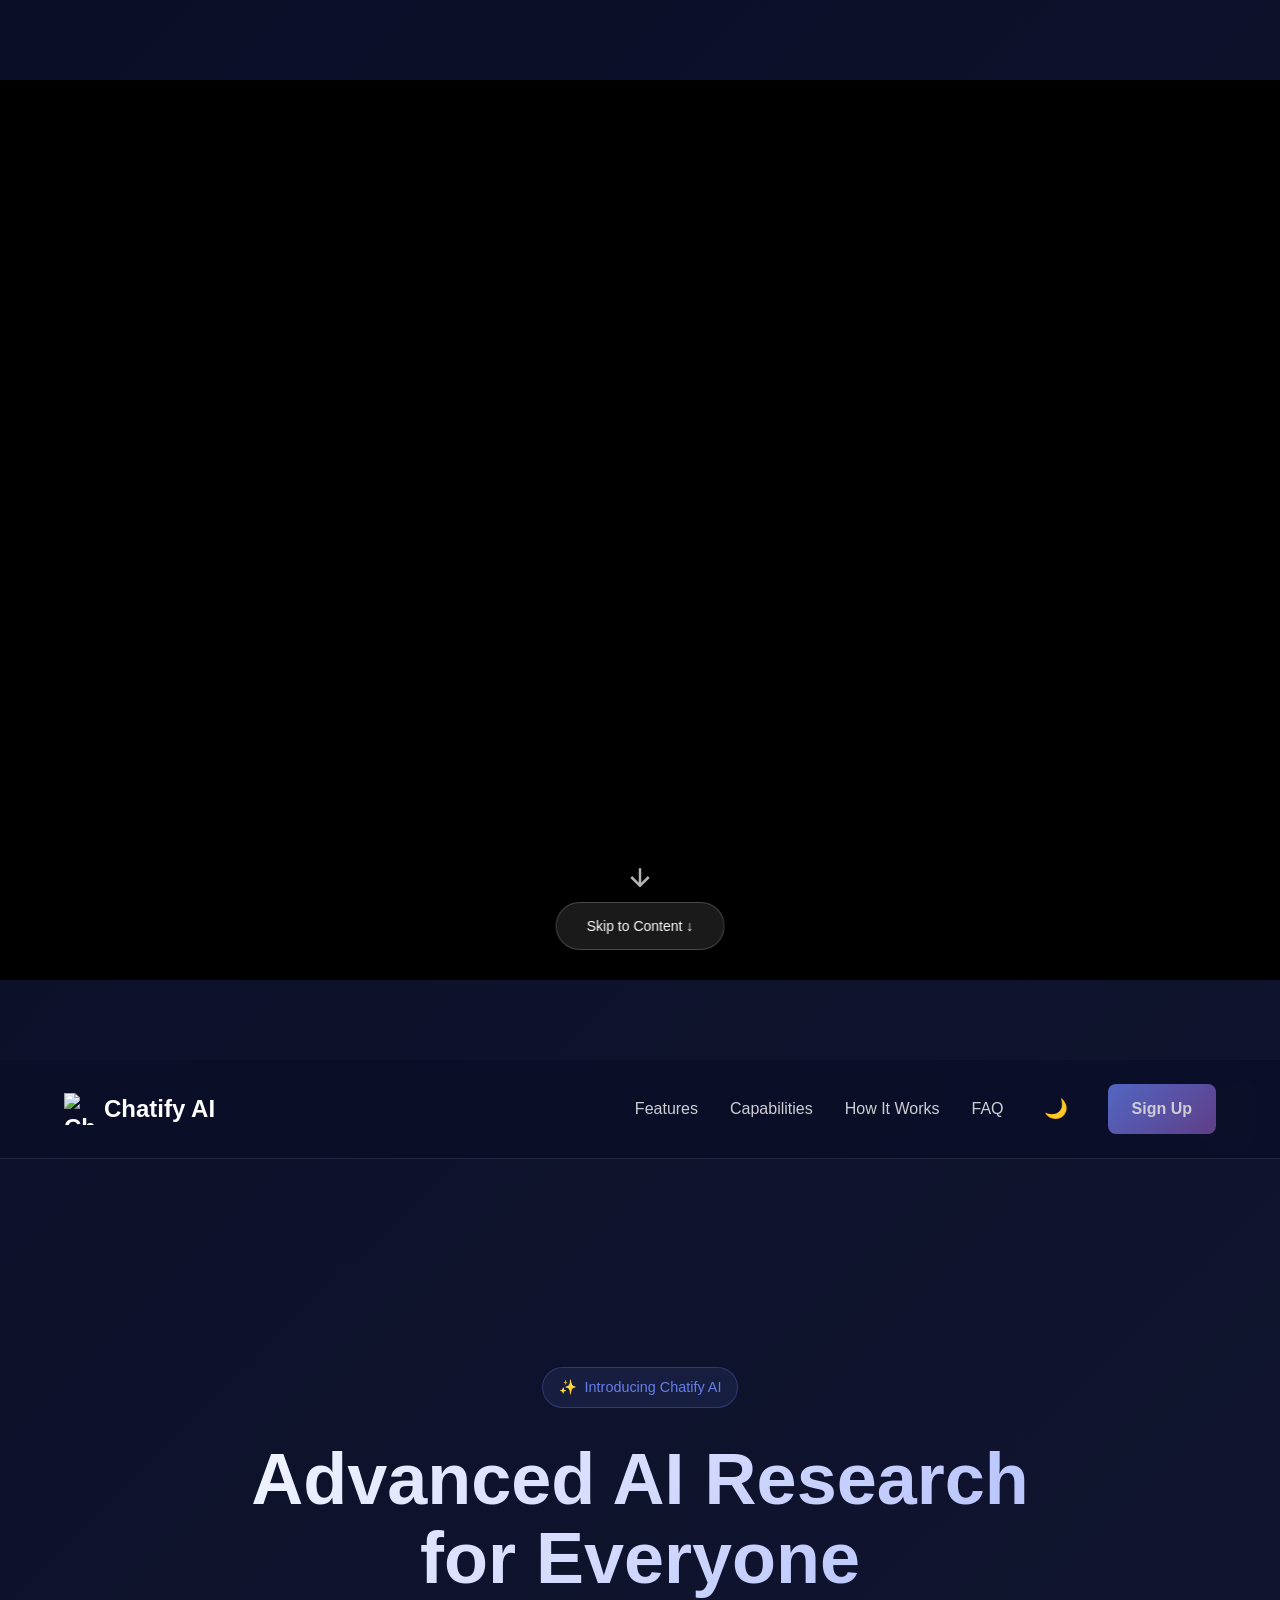
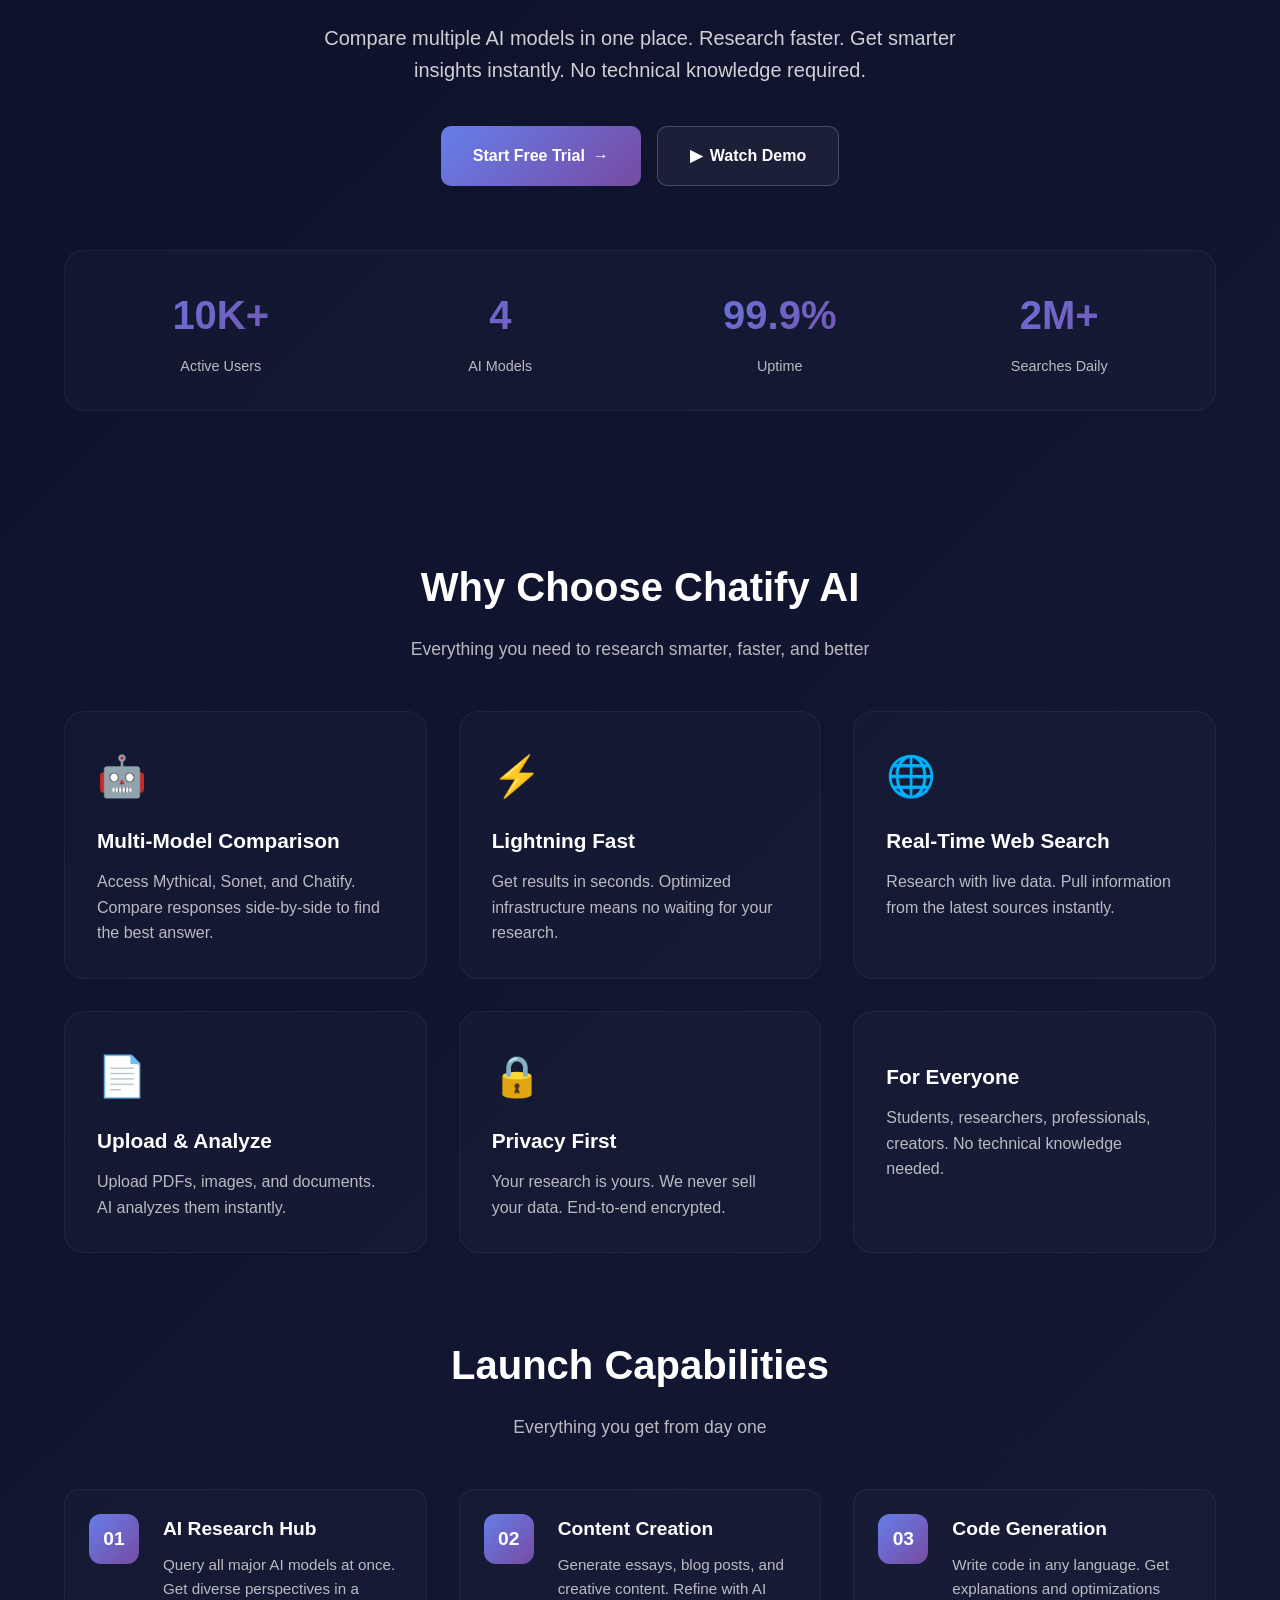
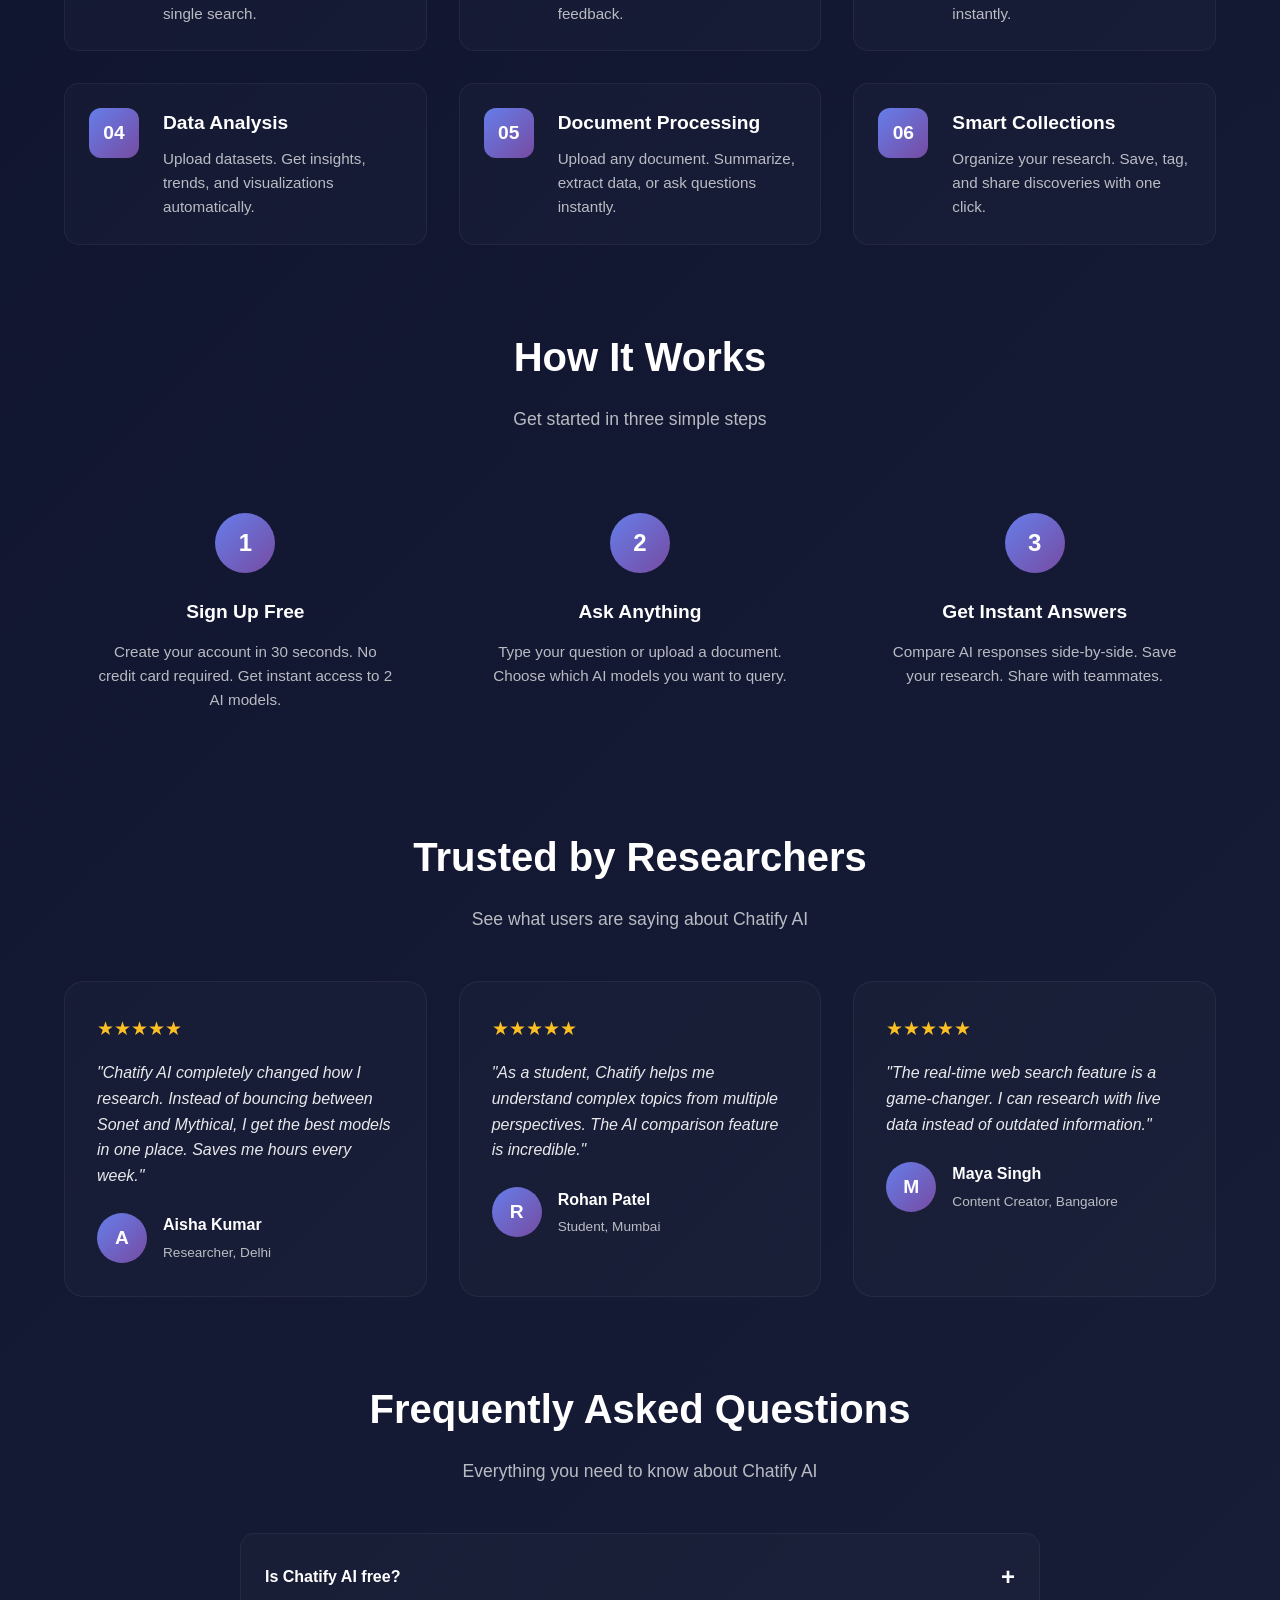
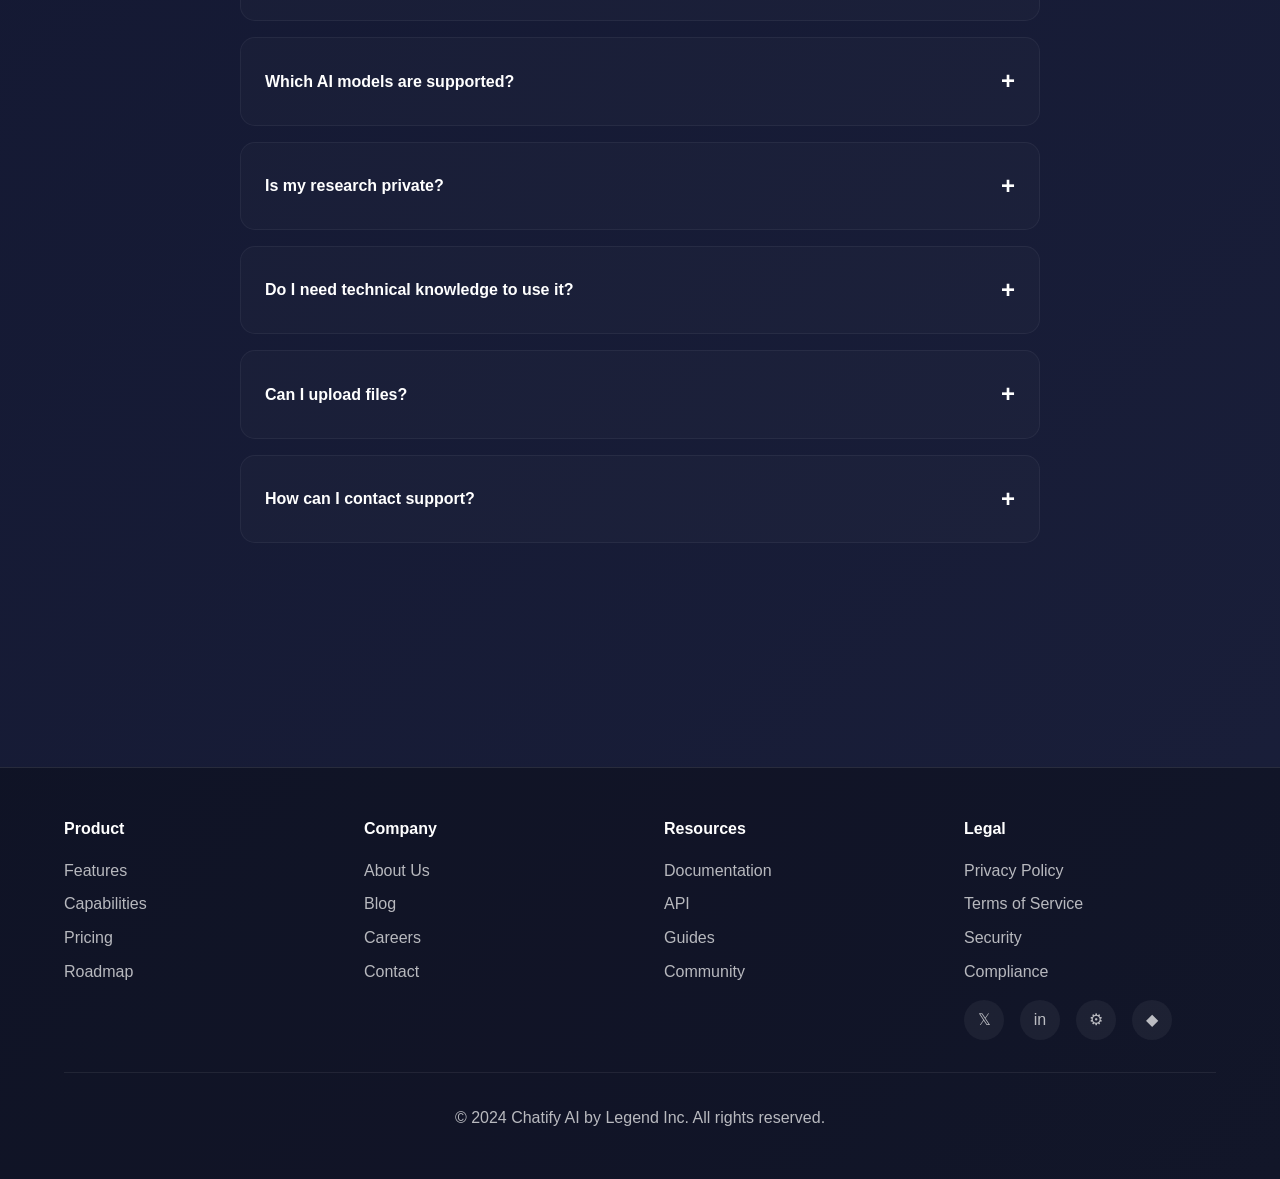
==== FRONTEND/index.html @ 389a3237 "START" ====
<!DOCTYPE html>
<html lang="en">
<head>
    <meta charset="UTF-8">
    <meta name="viewport" content="width=device-width, initial-scale=1.0">
    <title>Chatify AI - Advanced AI Research for Everyone</title>
    <style>
        * {
            margin: 0;
            padding: 0;
            box-sizing: border-box;
        }

        body {
            font-family: -apple-system, BlinkMacSystemFont, 'Segoe UI', Roboto, Oxygen, Ubuntu, Cantarell, sans-serif;
            background: linear-gradient(135deg, #0a0e27 0%, #1a1f3a 100%);
            color: #ffffff;
            line-height: 1.6;
            overflow-x: hidden;
        }

        /* Video Container Styles */
        .video-intro {
            width: 100%;
            height: 100vh;
            display: flex;
            align-items: center;
            justify-content: center;
            position: relative;
            background: #000;
            overflow: hidden;
        }

        .video-intro video {
            width: 100%;
            height: 100%;
            object-fit: contain;
            max-width: 1200px;
            max-height: 800px;
        }

        .video-overlay {
            position: absolute;
            bottom: 30px;
            left: 50%;
            transform: translateX(-50%);
            text-align: center;
            z-index: 10;
        }

        .skip-video-btn {
            background: rgba(255, 255, 255, 0.1);
            backdrop-filter: blur(10px);
            border: 1px solid rgba(255, 255, 255, 0.2);
            color: #fff;
            padding: 12px 30px;
            border-radius: 30px;
            cursor: pointer;
            font-size: 14px;
            transition: all 0.3s ease;
            text-decoration: none;
            display: inline-block;
        }

        .skip-video-btn:hover {
            background: rgba(255, 255, 255, 0.2);
            transform: translateY(-2px);
        }

        .scroll-indicator {
            position: absolute;
            bottom: 80px;
            left: 50%;
            transform: translateX(-50%);
            animation: bounce 2s infinite;
            opacity: 0.7;
        }

        @keyframes bounce {
            0%, 20%, 50%, 80%, 100% {
                transform: translateX(-50%) translateY(0);
            }
            40% {
                transform: translateX(-50%) translateY(-10px);
            }
            60% {
                transform: translateX(-50%) translateY(-5px);
            }
        }

        /* Existing styles continue... */
        nav {
            display: flex;
            justify-content: space-between;
            align-items: center;
            padding: 1.5rem 5%;
            backdrop-filter: blur(10px);
            background: rgba(10, 14, 39, 0.8);
            position: sticky;
            top: 0;
            z-index: 100;
            border-bottom: 1px solid rgba(255, 255, 255, 0.1);
        }

        .logo {
            display: flex;
            align-items: center;
            gap: 0.5rem;
            font-size: 1.5rem;
            font-weight: 700;
            color: #fff;
            text-decoration: none;
        }

        .logo-icon {
            width: 40px;
            height: 40px;
            background: linear-gradient(135deg, #667eea 0%, #764ba2 100%);
            border-radius: 10px;
            display: flex;
            align-items: center;
            justify-content: center;
            font-weight: bold;
        }

        .nav-links {
            display: flex;
            gap: 2rem;
            align-items: center;
        }

        .nav-links a {
            color: #fff;
            text-decoration: none;
            opacity: 0.8;
            transition: opacity 0.3s;
        }

        .nav-links a:hover {
            opacity: 1;
        }

        .theme-toggle {
            background: none;
            border: none;
            color: #fff;
            cursor: pointer;
            font-size: 1.2rem;
            padding: 0.5rem;
            border-radius: 50%;
            transition: background 0.3s;
        }

        .theme-toggle:hover {
            background: rgba(255, 255, 255, 0.1);
        }

        .cta-button {
            background: linear-gradient(135deg, #667eea 0%, #764ba2 100%);
            color: #fff;
            padding: 0.75rem 1.5rem;
            border-radius: 8px;
            text-decoration: none;
            font-weight: 600;
            transition: transform 0.3s, box-shadow 0.3s;
        }

        .cta-button:hover {
            transform: translateY(-2px);
            box-shadow: 0 10px 25px rgba(102, 126, 234, 0.4);
        }

        main {
            max-width: 1400px;
            margin: 0 auto;
            padding: 4rem 5%;
        }

        .hero {
            text-align: center;
            padding: 4rem 0;
        }

        .hero-badge {
            display: inline-flex;
            align-items: center;
            gap: 0.5rem;
            background: rgba(102, 126, 234, 0.1);
            border: 1px solid rgba(102, 126, 234, 0.3);
            padding: 0.5rem 1rem;
            border-radius: 50px;
            font-size: 0.9rem;
            margin-bottom: 2rem;
            color: #667eea;
        }

        .hero h1 {
            font-size: clamp(2.5rem, 6vw, 4.5rem);
            font-weight: 800;
            line-height: 1.1;
            margin-bottom: 1.5rem;
            background: linear-gradient(135deg, #fff 0%, #a5b4fc 100%);
            -webkit-background-clip: text;
            -webkit-text-fill-color: transparent;
            background-clip: text;
        }

        .hero p {
            font-size: 1.25rem;
            opacity: 0.8;
            max-width: 700px;
            margin: 0 auto 2.5rem;
            line-height: 1.6;
        }

        .hero-buttons {
            display: flex;
            gap: 1rem;
            justify-content: center;
            flex-wrap: wrap;
            margin-bottom: 3rem;
        }

        .btn-primary {
            background: linear-gradient(135deg, #667eea 0%, #764ba2 100%);
            color: #fff;
            padding: 1rem 2rem;
            border-radius: 10px;
            text-decoration: none;
            font-weight: 600;
            transition: all 0.3s;
            display: inline-flex;
            align-items: center;
            gap: 0.5rem;
        }

        .btn-primary:hover {
            transform: translateY(-3px);
            box-shadow: 0 15px 35px rgba(102, 126, 234, 0.4);
        }

        .btn-secondary {
            background: rgba(255, 255, 255, 0.05);
            color: #fff;
            padding: 1rem 2rem;
            border-radius: 10px;
            text-decoration: none;
            font-weight: 600;
            border: 1px solid rgba(255, 255, 255, 0.2);
            transition: all 0.3s;
            display: inline-flex;
            align-items: center;
            gap: 0.5rem;
        }

        .btn-secondary:hover {
            background: rgba(255, 255, 255, 0.1);
            transform: translateY(-3px);
        }

        .stats {
            display: grid;
            grid-template-columns: repeat(auto-fit, minmax(200px, 1fr));
            gap: 2rem;
            margin-top: 4rem;
            padding: 2rem;
            background: rgba(255, 255, 255, 0.02);
            border-radius: 20px;
            border: 1px solid rgba(255, 255, 255, 0.05);
        }

        .stat {
            text-align: center;
        }

        .stat-number {
            font-size: 2.5rem;
            font-weight: 800;
            background: linear-gradient(135deg, #667eea 0%, #764ba2 100%);
            -webkit-background-clip: text;
            -webkit-text-fill-color: transparent;
            background-clip: text;
        }

        .stat-label {
            font-size: 0.9rem;
            opacity: 0.7;
            margin-top: 0.5rem;
        }

        section {
            margin: 5rem 0;
        }

        .section-title {
            font-size: 2.5rem;
            font-weight: 700;
            text-align: center;
            margin-bottom: 1rem;
        }

        .section-subtitle {
            text-align: center;
            opacity: 0.7;
            margin-bottom: 3rem;
            font-size: 1.1rem;
        }

        .features-grid {
            display: grid;
            grid-template-columns: repeat(auto-fit, minmax(300px, 1fr));
            gap: 2rem;
            margin-top: 3rem;
        }

        .feature {
            background: rgba(255, 255, 255, 0.02);
            border: 1px solid rgba(255, 255, 255, 0.05);
            border-radius: 20px;
            padding: 2rem;
            transition: all 0.3s;
        }

        .feature:hover {
            transform: translateY(-5px);
            border-color: rgba(102, 126, 234, 0.3);
            box-shadow: 0 10px 30px rgba(0, 0, 0, 0.3);
        }

        .feature-icon {
            font-size: 2.5rem;
            margin-bottom: 1rem;
        }

        .feature h3 {
            font-size: 1.3rem;
            margin-bottom: 0.75rem;
        }

        .feature p {
            opacity: 0.7;
            line-height: 1.6;
        }

        .capabilities {
            display: grid;
            grid-template-columns: repeat(auto-fit, minmax(350px, 1fr));
            gap: 2rem;
            margin-top: 3rem;
        }

        .capability {
            display: flex;
            gap: 1.5rem;
            padding: 1.5rem;
            background: rgba(255, 255, 255, 0.02);
            border-radius: 15px;
            border: 1px solid rgba(255, 255, 255, 0.05);
        }

        .capability-number {
            background: linear-gradient(135deg, #667eea 0%, #764ba2 100%);
            width: 50px;
            height: 50px;
            border-radius: 12px;
            display: flex;
            align-items: center;
            justify-content: center;
            font-weight: 700;
            font-size: 1.2rem;
            flex-shrink: 0;
        }

        .capability-content h3 {
            margin-bottom: 0.5rem;
            font-size: 1.2rem;
        }

        .capability-content p {
            opacity: 0.7;
            font-size: 0.95rem;
        }

        .steps {
            display: grid;
            grid-template-columns: repeat(auto-fit, minmax(250px, 1fr));
            gap: 2rem;
            margin-top: 3rem;
        }

        .step {
            text-align: center;
            padding: 2rem;
            position: relative;
        }

        .step-number {
            background: linear-gradient(135deg, #667eea 0%, #764ba2 100%);
            width: 60px;
            height: 60px;
            border-radius: 50%;
            display: flex;
            align-items: center;
            justify-content: center;
            font-weight: 700;
            font-size: 1.5rem;
            margin: 0 auto 1.5rem;
        }

        .step h3 {
            margin-bottom: 0.75rem;
            font-size: 1.2rem;
        }

        .step p {
            opacity: 0.7;
            font-size: 0.95rem;
        }

        .testimonials {
            display: grid;
            grid-template-columns: repeat(auto-fit, minmax(300px, 1fr));
            gap: 2rem;
            margin-top: 3rem;
        }

        .testimonial {
            background: rgba(255, 255, 255, 0.02);
            border: 1px solid rgba(255, 255, 255, 0.05);
            border-radius: 20px;
            padding: 2rem;
            position: relative;
        }

        .testimonial-stars {
            color: #fbbf24;
            margin-bottom: 1rem;
            font-size: 1.2rem;
        }

        .testimonial-text {
            font-style: italic;
            margin-bottom: 1.5rem;
            line-height: 1.6;
            opacity: 0.9;
        }

        .testimonial-author {
            display: flex;
            align-items: center;
            gap: 1rem;
        }

        .author-avatar {
            width: 50px;
            height: 50px;
            border-radius: 50%;
            background: linear-gradient(135deg, #667eea 0%, #764ba2 100%);
            display: flex;
            align-items: center;
            justify-content: center;
            font-weight: 700;
            font-size: 1.2rem;
        }

        .author-info h4 {
            font-size: 1rem;
            margin-bottom: 0.25rem;
        }

        .author-info p {
            font-size: 0.85rem;
            opacity: 0.7;
        }

        .faq {
            max-width: 800px;
            margin: 3rem auto 0;
        }

        .faq-item {
            background: rgba(255, 255, 255, 0.02);
            border: 1px solid rgba(255, 255, 255, 0.05);
            border-radius: 15px;
            margin-bottom: 1rem;
            overflow: hidden;
        }

        .faq-question {
            padding: 1.5rem;
            cursor: pointer;
            display: flex;
            justify-content: space-between;
            align-items: center;
            font-weight: 600;
            transition: background 0.3s;
        }

        .faq-question:hover {
            background: rgba(255, 255, 255, 0.02);
        }

        .faq-answer {
            padding: 0 1.5rem 1.5rem;
            opacity: 0.8;
            line-height: 1.6;
            display: none;
        }

        .faq-item.active .faq-answer {
            display: block;
        }

        .faq-toggle {
            font-size: 1.5rem;
            transition: transform 0.3s;
        }

        .faq-item.active .faq-toggle {
            transform: rotate(45deg);
        }

        footer {
            background: rgba(0, 0, 0, 0.3);
            border-top: 1px solid rgba(255, 255, 255, 0.1);
            padding: 3rem 5%;
            margin-top: 5rem;
        }

        .footer-content {
            max-width: 1400px;
            margin: 0 auto;
            display: grid;
            grid-template-columns: repeat(auto-fit, minmax(250px, 1fr));
            gap: 3rem;
            margin-bottom: 2rem;
        }

        .footer-section h4 {
            margin-bottom: 1rem;
            color: #fff;
        }

        .footer-section ul {
            list-style: none;
        }

        .footer-section ul li {
            margin-bottom: 0.5rem;
        }

        .footer-section a {
            color: rgba(255, 255, 255, 0.7);
            text-decoration: none;
            transition: color 0.3s;
        }

        .footer-section a:hover {
            color: #fff;
        }

        .footer-bottom {
            text-align: center;
            padding-top: 2rem;
            border-top: 1px solid rgba(255, 255, 255, 0.1);
            opacity: 0.7;
        }

        .social-links {
            display: flex;
            gap: 1rem;
            margin-top: 1rem;
        }

        .social-links a {
            width: 40px;
            height: 40px;
            border-radius: 50%;
            background: rgba(255, 255, 255, 0.05);
            display: flex;
            align-items: center;
            justify-content: center;
            transition: all 0.3s;
            text-decoration: none;
        }

        .social-links a:hover {
            background: rgba(102, 126, 234, 0.3);
            transform: translateY(-3px);
        }

        @media (max-width: 768px) {
            .nav-links {
                display: none;
            }

            .video-intro video {
                max-height: 500px;
            }

            .hero h1 {
                font-size: 2.5rem;
            }

            .hero p {
                font-size: 1rem;
            }

            .stats {
                grid-template-columns: repeat(2, 1fr);
            }
        }
    
        .logo-img {
            width: 32px;
            height: 32px;
            object-fit: contain;
            display: block;
        }
        </style>
</head>
<body>
    <!-- Video Introduction Section -->
    <section class="video-intro" id="videoIntro">
        <video autoplay muted loop playsinline id="introVideo">
            <source src="https://raw.githubusercontent.com/veer995020/VIDEOS/refs/heads/main/VIDEO.mp4" type="video/mp4">
        </video>
        <div class="video-overlay">
            <a href="#mainContent" class="skip-video-btn" onclick="scrollToMain()">Skip to Content ↓</a>
        </div>
        <div class="scroll-indicator">
            <svg width="30" height="30" viewBox="0 0 24 24" fill="none" stroke="white" stroke-width="2">
                <path d="M12 5v14M19 12l-7 7-7-7"/>
            </svg>
        </div>
    </section>

    <!-- Main Navigation -->
    <nav>
        <a href="index.html" class="logo">
            <img src="IMAGE.png" alt="Chaitify AI" class="logo-img">
            <span>Chatify AI</span>
        </a>
        <div class="nav-links">
            <a href="#features">Features</a>
            <a href="#capabilities">Capabilities</a>
            <a href="#how">How It Works</a>
            <a href="#faq">FAQ</a>
            <button class="theme-toggle" onclick="toggleTheme()" aria-label="Toggle theme">🌙</button>
            <a href="signup-step-1.html" class="cta-button">Sign Up</a>
        </div>
    </nav>

    <!-- Main Content -->
    <main id="mainContent">
        <section class="hero">
            <div class="hero-badge">
                <span>✨</span>
                <span>Introducing Chatify AI</span>
            </div>
            <h1>Advanced AI Research<br>for Everyone</h1>
            <p>Compare multiple AI models in one place. Research faster. Get smarter insights instantly. No technical knowledge required.</p>
            <div class="hero-buttons">
                <a href="signup-step-1.html" class="btn-primary">
                    <span>Start Free Trial</span>
                    <span>→</span>
                </a>
                <a href="#videoIntro" class="btn-secondary" onclick="playVideo()">
                    <span>▶</span>
                    <span>Watch Demo</span>
                </a>
            </div>
            
            <div class="stats">
                <div class="stat">
                    <div class="stat-number">10K+</div>
                    <div class="stat-label">Active Users</div>
                </div>
                <div class="stat">
                    <div class="stat-number">4</div>
                    <div class="stat-label">AI Models</div>
                </div>
                <div class="stat">
                    <div class="stat-number">99.9%</div>
                    <div class="stat-label">Uptime</div>
                </div>
                <div class="stat">
                    <div class="stat-number">2M+</div>
                    <div class="stat-label">Searches Daily</div>
                </div>
            </div>
        </section>

        <section id="features">
            <h2 class="section-title">Why Choose Chatify AI</h2>
            <p class="section-subtitle">Everything you need to research smarter, faster, and better</p>
            
            <div class="features-grid">
                <div class="feature">
                    <div class="feature-icon">🤖</div>
                    <h3>Multi-Model Comparison</h3>
                    <p>Access Mythical, Sonet, and Chatify. Compare responses side-by-side to find the best answer.</p>
                </div>
                <div class="feature">
                    <div class="feature-icon">⚡</div>
                    <h3>Lightning Fast</h3>
                    <p>Get results in seconds. Optimized infrastructure means no waiting for your research.</p>
                </div>
                <div class="feature">
                    <div class="feature-icon">🌐</div>
                    <h3>Real-Time Web Search</h3>
                    <p>Research with live data. Pull information from the latest sources instantly.</p>
                </div>
                <div class="feature">
                    <div class="feature-icon">📄</div>
                    <h3>Upload & Analyze</h3>
                    <p>Upload PDFs, images, and documents. AI analyzes them instantly.</p>
                </div>
                <div class="feature">
                    <div class="feature-icon">🔒</div>
                    <h3>Privacy First</h3>
                    <p>Your research is yours. We never sell your data. End-to-end encrypted.</p>
                </div>
                <div class="feature">
                    <div class="feature-icon"></div>
                    <h3>For Everyone</h3>
                    <p>Students, researchers, professionals, creators. No technical knowledge needed.</p>
                </div>
            </div>
        </section>

        <section id="capabilities">
            <h2 class="section-title">Launch Capabilities</h2>
            <p class="section-subtitle">Everything you get from day one</p>
            
            <div class="capabilities">
                <div class="capability">
                    <div class="capability-number">01</div>
                    <div class="capability-content">
                        <h3>AI Research Hub</h3>
                        <p>Query all major AI models at once. Get diverse perspectives in a single search.</p>
                    </div>
                </div>
                <div class="capability">
                    <div class="capability-number">02</div>
                    <div class="capability-content">
                        <h3>Content Creation</h3>
                        <p>Generate essays, blog posts, and creative content. Refine with AI feedback.</p>
                    </div>
                </div>
                <div class="capability">
                    <div class="capability-number">03</div>
                    <div class="capability-content">
                        <h3>Code Generation</h3>
                        <p>Write code in any language. Get explanations and optimizations instantly.</p>
                    </div>
                </div>
                <div class="capability">
                    <div class="capability-number">04</div>
                    <div class="capability-content">
                        <h3>Data Analysis</h3>
                        <p>Upload datasets. Get insights, trends, and visualizations automatically.</p>
                    </div>
                </div>
                <div class="capability">
                    <div class="capability-number">05</div>
                    <div class="capability-content">
                        <h3>Document Processing</h3>
                        <p>Upload any document. Summarize, extract data, or ask questions instantly.</p>
                    </div>
                </div>
                <div class="capability">
                    <div class="capability-number">06</div>
                    <div class="capability-content">
                        <h3>Smart Collections</h3>
                        <p>Organize your research. Save, tag, and share discoveries with one click.</p>
                    </div>
                </div>
            </div>
        </section>

        <section id="how">
            <h2 class="section-title">How It Works</h2>
            <p class="section-subtitle">Get started in three simple steps</p>
            
            <div class="steps">
                <div class="step">
                    <div class="step-number">1</div>
                    <h3>Sign Up Free</h3>
                    <p>Create your account in 30 seconds. No credit card required. Get instant access to 2 AI models.</p>
                </div>
                <div class="step">
                    <div class="step-number">2</div>
                    <h3>Ask Anything</h3>
                    <p>Type your question or upload a document. Choose which AI models you want to query.</p>
                </div>
                <div class="step">
                    <div class="step-number">3</div>
                    <h3>Get Instant Answers</h3>
                    <p>Compare AI responses side-by-side. Save your research. Share with teammates.</p>
                </div>
            </div>
        </section>

        <section id="testimonials">
            <h2 class="section-title">Trusted by Researchers</h2>
            <p class="section-subtitle">See what users are saying about Chatify AI</p>
            
            <div class="testimonials">
                <div class="testimonial">
                    <div class="testimonial-stars">★★★★★</div>
                    <p class="testimonial-text">"Chatify AI completely changed how I research. Instead of bouncing between Sonet and Mythical, I get the best models in one place. Saves me hours every week."</p>
                    <div class="testimonial-author">
                        <div class="author-avatar">A</div>
                        <div class="author-info">
                            <h4>Aisha Kumar</h4>
                            <p>Researcher, Delhi</p>
                        </div>
                    </div>
                </div>
                <div class="testimonial">
                    <div class="testimonial-stars">★★★★★</div>
                    <p class="testimonial-text">"As a student, Chatify helps me understand complex topics from multiple perspectives. The AI comparison feature is incredible."</p>
                    <div class="testimonial-author">
                        <div class="author-avatar">R</div>
                        <div class="author-info">
                            <h4>Rohan Patel</h4>
                            <p>Student, Mumbai</p>
                        </div>
                    </div>
                </div>
                <div class="testimonial">
                    <div class="testimonial-stars">★★★★★</div>
                    <p class="testimonial-text">"The real-time web search feature is a game-changer. I can research with live data instead of outdated information."</p>
                    <div class="testimonial-author">
                        <div class="author-avatar">M</div>
                        <div class="author-info">
                            <h4>Maya Singh</h4>
                            <p>Content Creator, Bangalore</p>
                        </div>
                    </div>
                </div>
            </div>
        </section>

        <section id="faq">
            <h2 class="section-title">Frequently Asked Questions</h2>
            <p class="section-subtitle">Everything you need to know about Chatify AI</p>
            
            <div class="faq">
                <div class="faq-item">
                    <div class="faq-question" onclick="toggleFaq(this)">
                        <span>Is Chatify AI free?</span>
                        <span class="faq-toggle">+</span>
                    </div>
                    <div class="faq-answer">
                        Yes! Chatify AI has a free tier that gives you access to 2 AI models and 10 daily searches. Our Pro plan ($15/month) unlocks all models, unlimited searches, file uploads, and priority support.
                    </div>
                </div>
                <div class="faq-item">
                    <div class="faq-question" onclick="toggleFaq(this)">
                        <span>Which AI models are supported?</span>
                        <span class="faq-toggle">+</span>
                    </div>
                    <div class="faq-answer">
                        We support Mythical (advanced reasoning), Sonet (balanced), and Chatify (fast). On the free plan, you get access to Chatify and Sonet. Pro plan includes Mythical for deep research. We're continuously optimizing model performance.
                    </div>
                </div>
                <div class="faq-item">
                    <div class="faq-question" onclick="toggleFaq(this)">
                        <span>Is my research private?</span>
                        <span class="faq-toggle">+</span>
                    </div>
                    <div class="faq-answer">
                        Absolutely. Your research is end-to-end encrypted. We never sell your data or use it for training. You can delete your research anytime. Privacy is our top priority.
                    </div>
                </div>
                <div class="faq-item">
                    <div class="faq-question" onclick="toggleFaq(this)">
                        <span>Do I need technical knowledge to use it?</span>
                        <span class="faq-toggle">+</span>
                    </div>
                    <div class="faq-answer">
                        No. Chatify AI is designed for everyone. You type a question or upload a document, and the AI handles the rest. No coding or technical skills required.
                    </div>
                </div>
                <div class="faq-item">
                    <div class="faq-question" onclick="toggleFaq(this)">
                        <span>Can I upload files?</span>
                        <span class="faq-toggle">+</span>
                    </div>
                    <div class="faq-answer">
                        Yes! Pro plan members can upload PDFs, images, and documents. The AI will analyze them and answer your questions about the content.
                    </div>
                </div>
                <div class="faq-item">
                    <div class="faq-question" onclick="toggleFaq(this)">
                        <span>How can I contact support?</span>
                        <span class="faq-toggle">+</span>
                    </div>
                    <div class="faq-answer">
                        Email us at support@chatify.ai or use the chat widget in the app. Pro plan members get priority support with responses in under 2 hours.
                    </div>
                </div>
            </div>
        </section>
    </main>

    <footer>
        <div class="footer-content">
            <div class="footer-section">
                <h4>Product</h4>
                <ul>
                    <li><a href="#features">Features</a></li>
                    <li><a href="#capabilities">Capabilities</a></li>
                    <li><a href="pricing.html">Pricing</a></li>
                    <li><a href="#roadmap">Roadmap</a></li>
                </ul>
            </div>
            <div class="footer-section">
                <h4>Company</h4>
                <ul>
                    <li><a href="about.html">About Us</a></li>
                    <li><a href="#blog">Blog</a></li>
                    <li><a href="#careers">Careers</a></li>
                    <li><a href="#contact">Contact</a></li>
                </ul>
            </div>
            <div class="footer-section">
                <h4>Resources</h4>
                <ul>
                    <li><a href="#docs">Documentation</a></li>
                    <li><a href="#api">API</a></li>
                    <li><a href="#guides">Guides</a></li>
                    <li><a href="#community">Community</a></li>
                </ul>
            </div>
            <div class="footer-section">
                <h4>Legal</h4>
                <ul>
                    <li><a href="privacy.html">Privacy Policy</a></li>
                    <li><a href="terms.html">Terms of Service</a></li>
                    <li><a href="#security">Security</a></li>
                    <li><a href="#compliance">Compliance</a></li>
                </ul>
                <div class="social-links">
                    <a href="#" aria-label="Twitter">𝕏</a>
                    <a href="#" aria-label="LinkedIn">in</a>
                    <a href="#" aria-label="Settings">⚙</a>
                    <a href="#" aria-label="Diamond">◆</a>
                </div>
            </div>
        </div>
        <div class="footer-bottom">
            <p>© 2024 Chatify AI by Legend Inc. All rights reserved.</p>
        </div>
    </footer>

    <script>
        // Video Controls
        function scrollToMain() {
            event.preventDefault();
            document.getElementById('mainContent').scrollIntoView({ behavior: 'smooth' });
        }

        function playVideo() {
            event.preventDefault();
            const videoSection = document.getElementById('videoIntro');
            videoSection.scrollIntoView({ behavior: 'smooth' });
            const video = document.getElementById('introVideo');
            video.play();
        }

        // Theme Toggle
        function toggleTheme() {
            const btn = document.querySelector('.theme-toggle');
            const body = document.body;
            
            if (body.style.background === 'rgb(255, 255, 255)') {
                body.style.background = 'linear-gradient(135deg, #0a0e27 0%, #1a1f3a 100%)';
                body.style.color = '#ffffff';
                btn.textContent = '🌙';
            } else {
                body.style.background = 'linear-gradient(135deg, #f5f7fa 0%, #c3cfe2 100%)';
                body.style.color = '#1a1f3a';
                btn.textContent = '☀';
            }
        }

        // FAQ Toggle
        function toggleFaq(element) {
            const item = element.parentElement;
            const isActive = item.classList.contains('active');
            
            // Close all FAQ items
            document.querySelectorAll('.faq-item').forEach(faq => {
                faq.classList.remove('active');
            });
            
            // Open clicked item if it wasn't active
            if (!isActive) {
                item.classList.add('active');
            }
        }

        // Smooth scroll for navigation links
        document.querySelectorAll('a[href^="#"]').forEach(anchor => {
            anchor.addEventListener('click', function (e) {
                const href = this.getAttribute('href');
                if (href !== '#' && href !== '#videoIntro') {
                    e.preventDefault();
                    const target = document.querySelector(href);
                    if (target) {
                        target.scrollIntoView({
                            behavior: 'smooth',
                            block: 'start'
                        });
                    }
                }
            });
        });

        // Add scroll animation for stats
        const observerOptions = {
            threshold: 0.5,
            rootMargin: '0px'
        };

        const observer = new IntersectionObserver((entries) => {
            entries.forEach(entry => {
                if (entry.isIntersecting) {
                    entry.target.style.opacity = '1';
                    entry.target.style.transform = 'translateY(0)';
                }
            });
        }, observerOptions);

        // Observe stats
        document.querySelectorAll('.stat').forEach((stat, index) => {
            stat.style.opacity = '0';
            stat.style.transform = 'translateY(20px)';
            stat.style.transition = `all 0.6s ease ${index * 0.1}s`;
            observer.observe(stat);
        });

        // Video ended handler - auto scroll to main content
        document.getElementById('introVideo').addEventListener('ended', function() {
            setTimeout(() => {
                document.getElementById('mainContent').scrollIntoView({ behavior: 'smooth' });
            }, 2000);
        });
    </script>
</body>
</html>
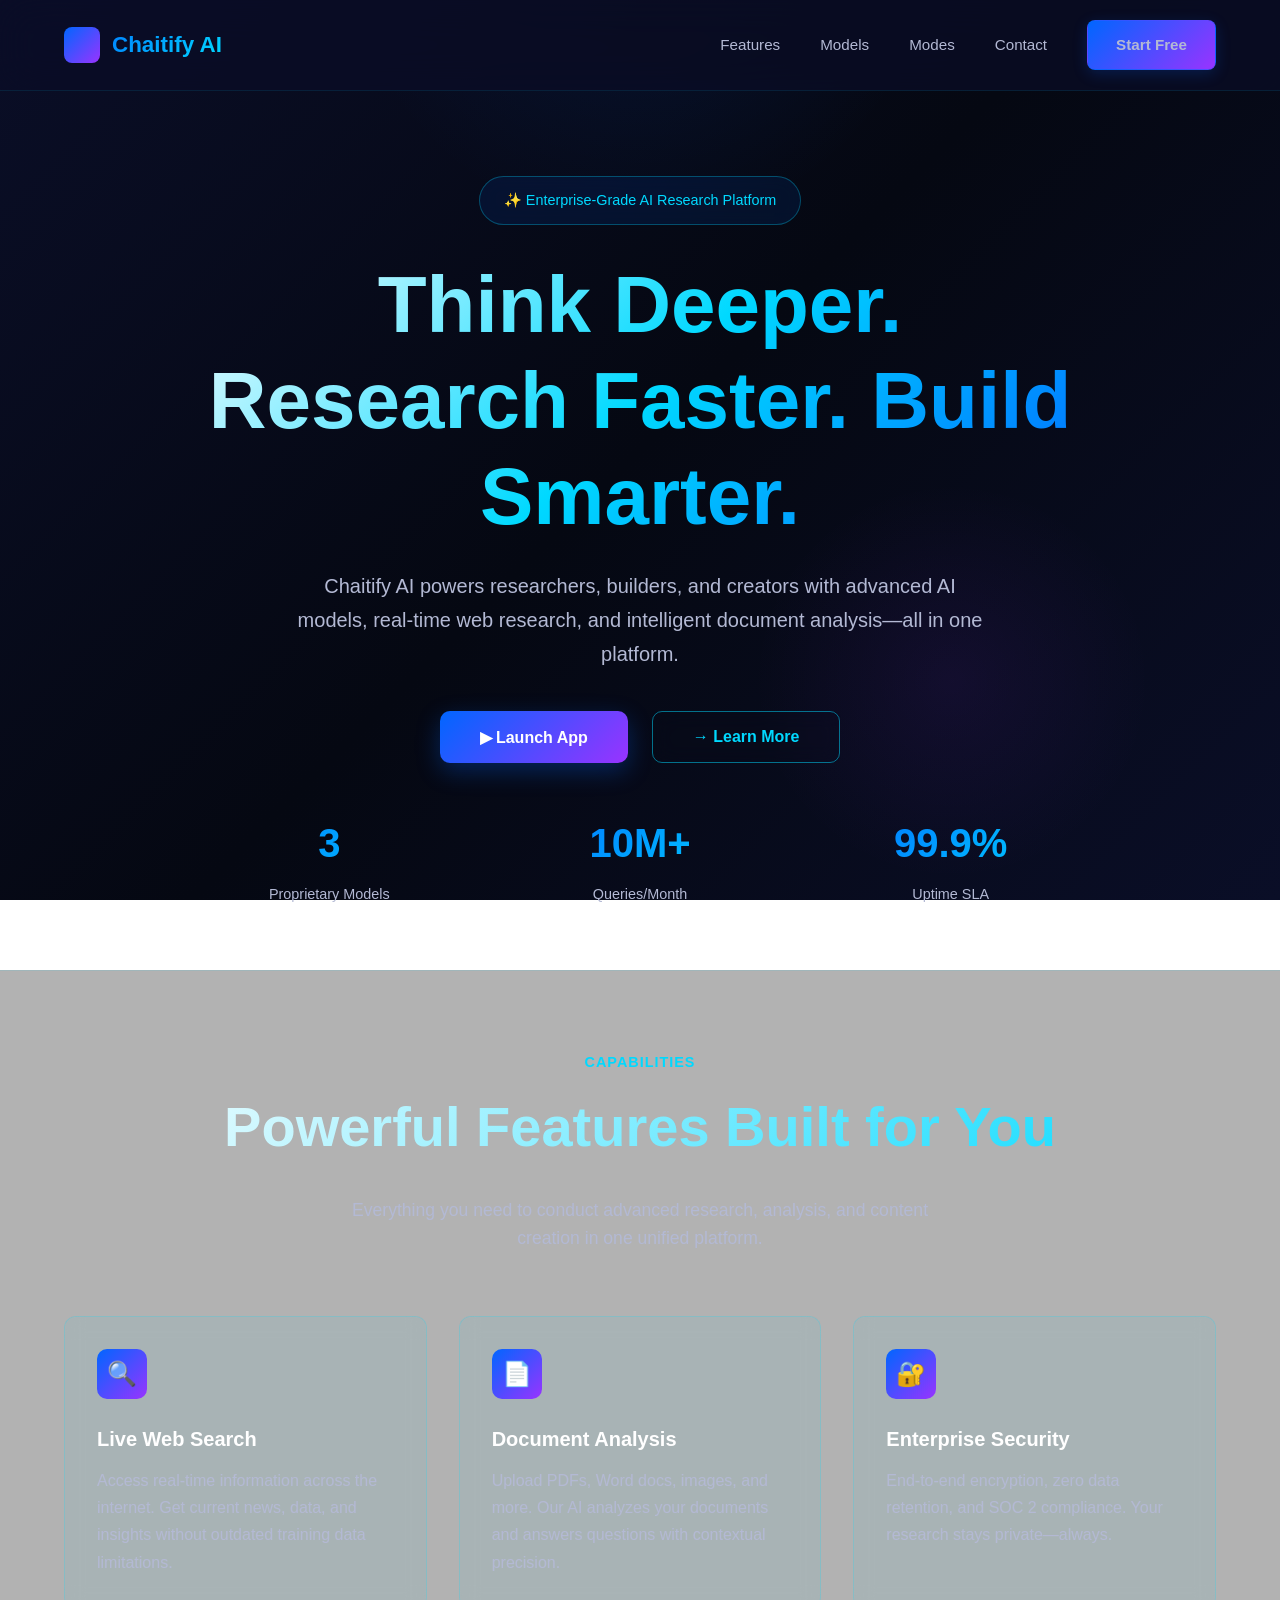
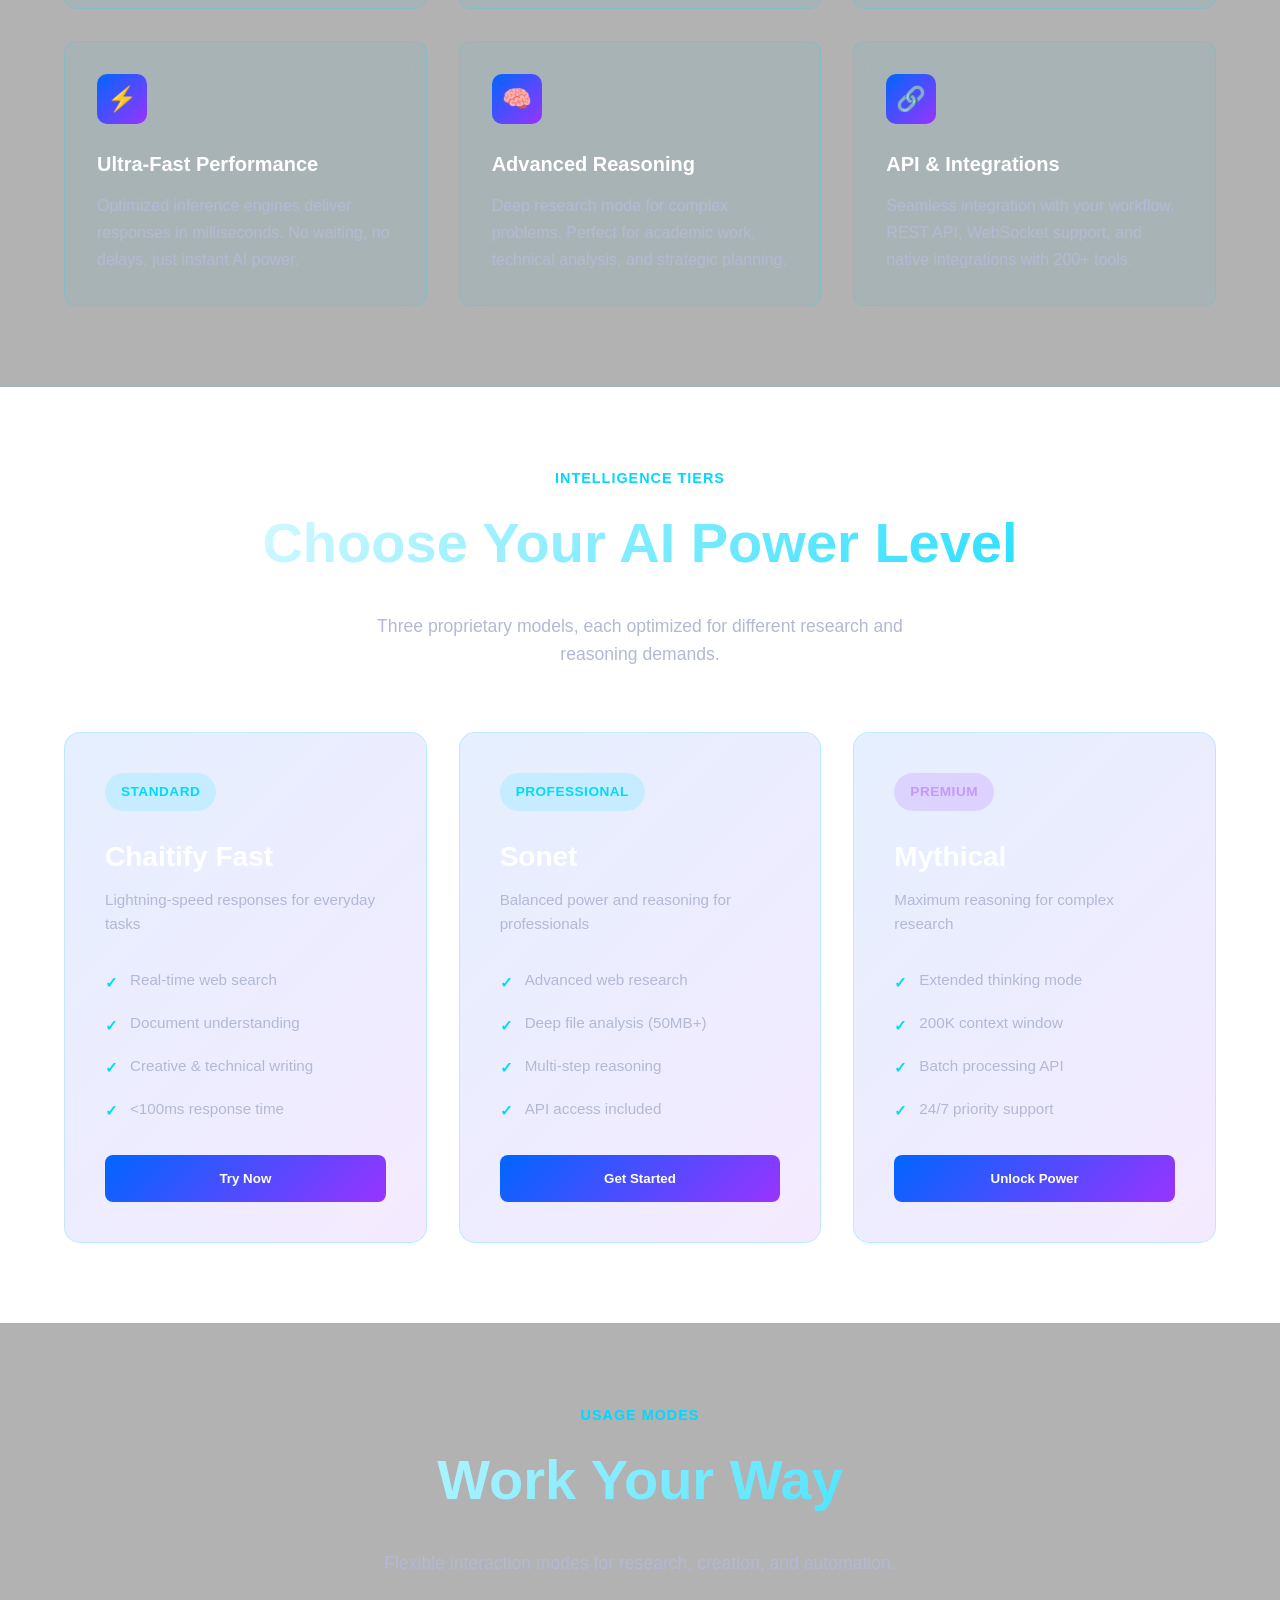
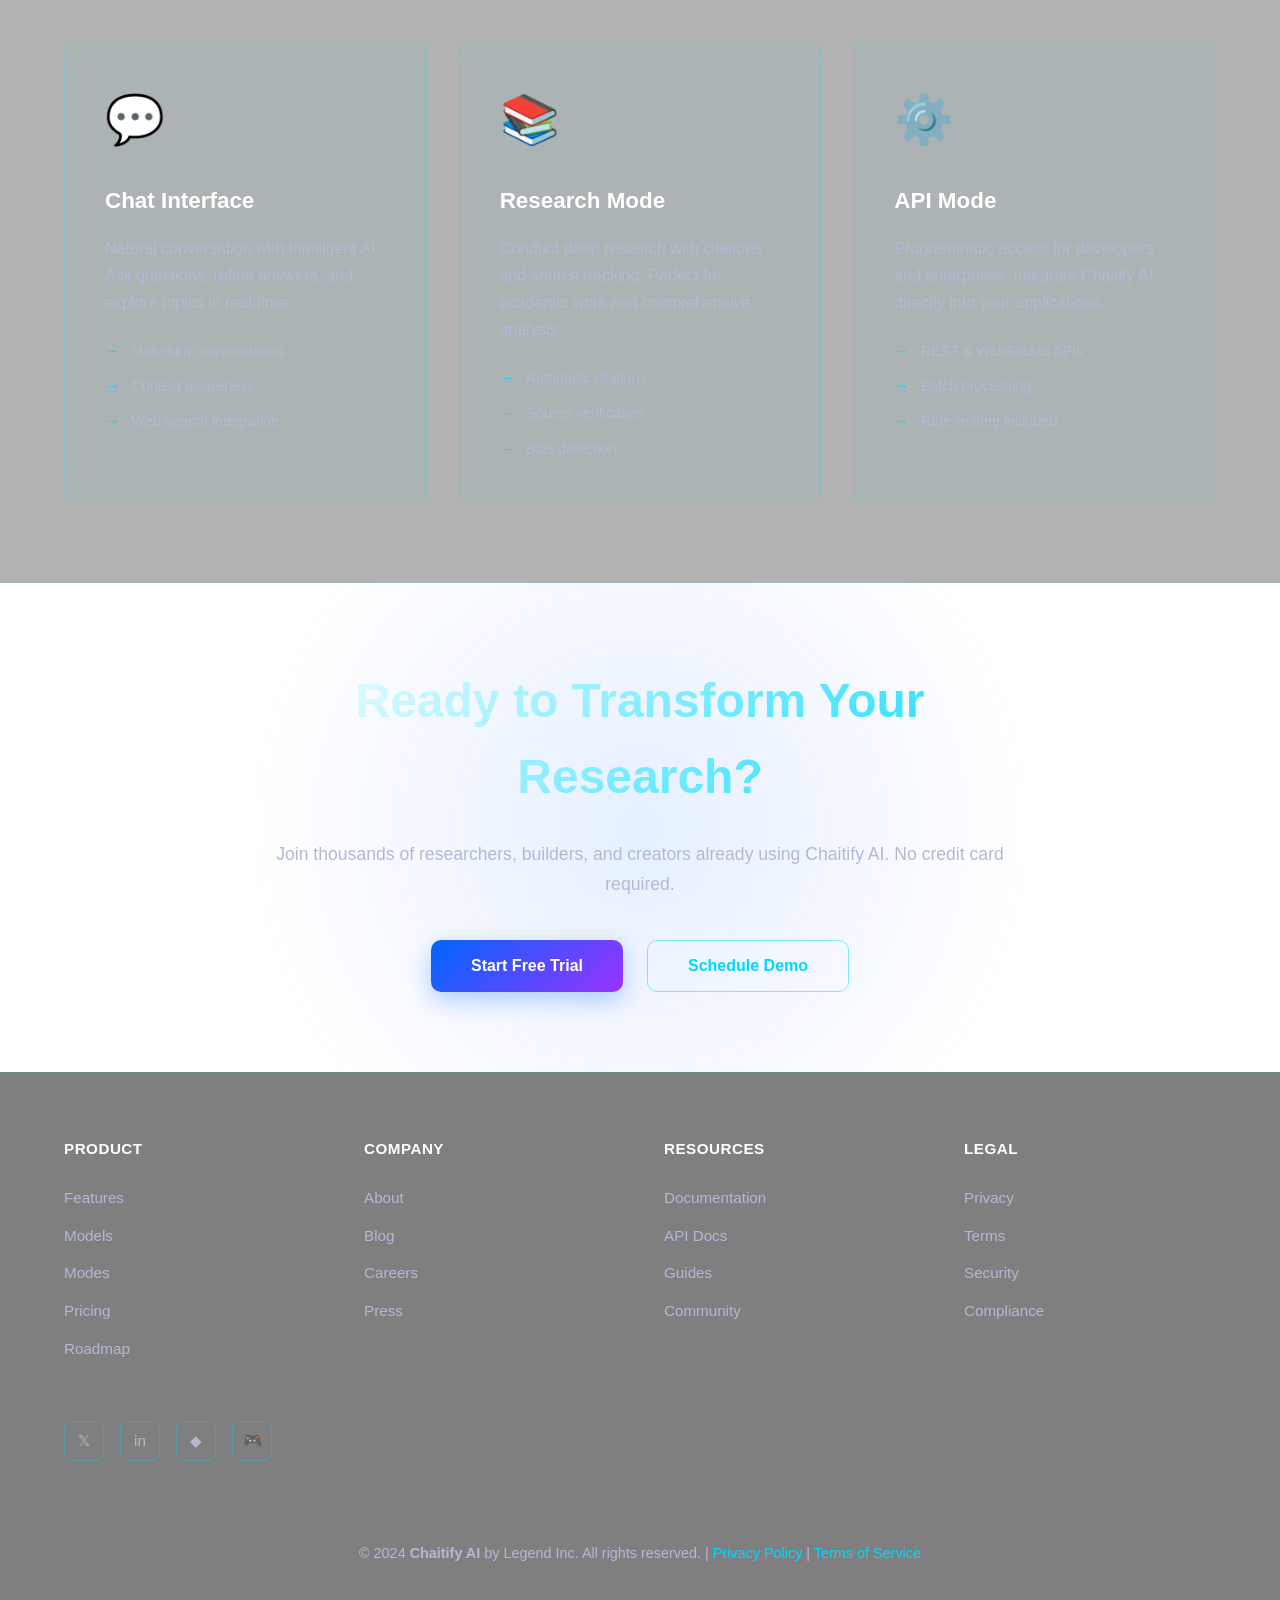
==== commit 72950b81: "a" ====
--- a/FRONTEND/index.html
+++ b/FRONTEND/index.html
@@ -3,7 +3,8 @@
 <head>
     <meta charset="UTF-8">
     <meta name="viewport" content="width=device-width, initial-scale=1.0">
-    <title>Chatify AI - Advanced AI Research for Everyone</title>
+    <link rel="stylesheet" href="C:\Users\Renewfy\Links\CHATIFY\STATIC\CSS\SizeAdjuster.css">
+    <title>Chaitify AI – Enterprise-Grade AI Research Platform</title>
     <style>
         * {
             margin: 0;
@@ -11,195 +12,200 @@
             box-sizing: border-box;
         }
 
+        :root {
+            --electric-blue: #0066ff;
+            --cyan: #00d9ff;
+            --purple: #9933ff;
+            --dark-navy: #0a0e27;
+            --darker-navy: #050812;
+            --gray-light: #e5e7eb;
+            --text-primary: #ffffff;
+            --text-secondary: #b3b9d4;
+        }
+
+        html {
+            scroll-behavior: smooth;
+        }
+
         body {
-            font-family: -apple-system, BlinkMacSystemFont, 'Segoe UI', Roboto, Oxygen, Ubuntu, Cantarell, sans-serif;
-            background: linear-gradient(135deg, #0a0e27 0%, #1a1f3a 100%);
-            color: #ffffff;
+            font-family: -apple-system, BlinkMacSystemFont, 'Segoe UI', 'Helvetica Neue', sans-serif;
+            background: linear-gradient(135deg, var(--dark-navy) 0%, var(--darker-navy) 50%, var(--dark-navy) 100%);
+            color: var(--text-primary);
             line-height: 1.6;
             overflow-x: hidden;
-        }
-
-        /* Video Container Styles */
-        .video-intro {
-            width: 100%;
-            height: 100vh;
+            background-attachment: fixed;
+        }
+
+        /* ===== NAVBAR ===== */
+        nav {
+            position: fixed;
+            top: 0;
+            left: 0;
+            right: 0;
+            z-index: 1000;
+            display: flex;
+            justify-content: space-between;
+            align-items: center;
+            padding: 1.25rem 5%;
+            background: rgba(10, 14, 39, 0.7);
+            backdrop-filter: blur(20px);
+            border-bottom: 1px solid rgba(0, 217, 255, 0.1);
+            transition: all 0.3s ease;
+        }
+
+        nav.scrolled {
+            background: rgba(10, 14, 39, 0.95);
+            border-bottom: 1px solid rgba(0, 217, 255, 0.2);
+            padding: 0.75rem 5%;
+        }
+
+        .logo {
+            display: flex;
+            align-items: center;
+            gap: 0.75rem;
+            text-decoration: none;
+            font-weight: 700;
+            font-size: 1.4rem;
+            background: linear-gradient(135deg, var(--electric-blue) 0%, var(--cyan) 100%);
+            -webkit-background-clip: text;
+            -webkit-text-fill-color: transparent;
+            background-clip: text;
+            transition: transform 0.3s ease;
+        }
+
+        .logo:hover {
+            transform: scale(1.05);
+        }
+
+        .logo-icon {
+            width: 36px;
+            height: 36px;
+            background: linear-gradient(135deg, var(--electric-blue) 0%, var(--purple) 100%);
+            border-radius: 8px;
             display: flex;
             align-items: center;
             justify-content: center;
+            font-weight: 800;
+            color: white;
+        }
+
+        .nav-links {
+            display: flex;
+            gap: 2.5rem;
+            align-items: center;
+        }
+
+        .nav-links a {
+            color: var(--text-secondary);
+            text-decoration: none;
+            font-size: 0.95rem;
+            transition: all 0.3s ease;
             position: relative;
-            background: #000;
-            overflow: hidden;
-        }
-
-        .video-intro video {
+        }
+
+        .nav-links a:hover {
+            color: var(--cyan);
+        }
+
+        .nav-links a::after {
+            content: '';
+            position: absolute;
+            bottom: -4px;
+            left: 0;
+            width: 0;
+            height: 2px;
+            background: linear-gradient(90deg, var(--electric-blue), var(--cyan));
+            transition: width 0.3s ease;
+        }
+
+        .nav-links a:hover::after {
             width: 100%;
-            height: 100%;
-            object-fit: contain;
-            max-width: 1200px;
-            max-height: 800px;
-        }
-
-        .video-overlay {
-            position: absolute;
-            bottom: 30px;
-            left: 50%;
-            transform: translateX(-50%);
-            text-align: center;
-            z-index: 10;
-        }
-
-        .skip-video-btn {
-            background: rgba(255, 255, 255, 0.1);
-            backdrop-filter: blur(10px);
-            border: 1px solid rgba(255, 255, 255, 0.2);
-            color: #fff;
-            padding: 12px 30px;
-            border-radius: 30px;
-            cursor: pointer;
-            font-size: 14px;
-            transition: all 0.3s ease;
-            text-decoration: none;
-            display: inline-block;
-        }
-
-        .skip-video-btn:hover {
-            background: rgba(255, 255, 255, 0.2);
-            transform: translateY(-2px);
-        }
-
-        .scroll-indicator {
-            position: absolute;
-            bottom: 80px;
-            left: 50%;
-            transform: translateX(-50%);
-            animation: bounce 2s infinite;
-            opacity: 0.7;
-        }
-
-        @keyframes bounce {
-            0%, 20%, 50%, 80%, 100% {
-                transform: translateX(-50%) translateY(0);
-            }
-            40% {
-                transform: translateX(-50%) translateY(-10px);
-            }
-            60% {
-                transform: translateX(-50%) translateY(-5px);
-            }
-        }
-
-        /* Existing styles continue... */
-        nav {
-            display: flex;
-            justify-content: space-between;
-            align-items: center;
-            padding: 1.5rem 5%;
-            backdrop-filter: blur(10px);
-            background: rgba(10, 14, 39, 0.8);
-            position: sticky;
-            top: 0;
-            z-index: 100;
-            border-bottom: 1px solid rgba(255, 255, 255, 0.1);
-        }
-
-        .logo {
-            display: flex;
-            align-items: center;
-            gap: 0.5rem;
-            font-size: 1.5rem;
-            font-weight: 700;
-            color: #fff;
-            text-decoration: none;
-        }
-
-        .logo-icon {
-            width: 40px;
-            height: 40px;
-            background: linear-gradient(135deg, #667eea 0%, #764ba2 100%);
-            border-radius: 10px;
-            display: flex;
-            align-items: center;
-            justify-content: center;
-            font-weight: bold;
-        }
-
-        .nav-links {
-            display: flex;
-            gap: 2rem;
-            align-items: center;
-        }
-
-        .nav-links a {
-            color: #fff;
-            text-decoration: none;
-            opacity: 0.8;
-            transition: opacity 0.3s;
-        }
-
-        .nav-links a:hover {
-            opacity: 1;
-        }
-
-        .theme-toggle {
-            background: none;
-            border: none;
-            color: #fff;
-            cursor: pointer;
-            font-size: 1.2rem;
-            padding: 0.5rem;
-            border-radius: 50%;
-            transition: background 0.3s;
-        }
-
-        .theme-toggle:hover {
-            background: rgba(255, 255, 255, 0.1);
-        }
-
-        .cta-button {
-            background: linear-gradient(135deg, #667eea 0%, #764ba2 100%);
-            color: #fff;
-            padding: 0.75rem 1.5rem;
+        }
+
+        .nav-cta {
+            background: linear-gradient(135deg, var(--electric-blue) 0%, var(--purple) 100%);
+            color: white;
+            padding: 0.75rem 1.75rem;
             border-radius: 8px;
             text-decoration: none;
             font-weight: 600;
-            transition: transform 0.3s, box-shadow 0.3s;
-        }
-
-        .cta-button:hover {
+            font-size: 0.95rem;
+            transition: all 0.3s ease;
+            border: 1px solid rgba(0, 102, 255, 0.3);
+            box-shadow: 0 4px 15px rgba(0, 102, 255, 0.2);
+        }
+
+        .nav-cta:hover {
             transform: translateY(-2px);
-            box-shadow: 0 10px 25px rgba(102, 126, 234, 0.4);
-        }
-
-        main {
-            max-width: 1400px;
-            margin: 0 auto;
-            padding: 4rem 5%;
-        }
-
+            box-shadow: 0 8px 25px rgba(0, 102, 255, 0.4);
+        }
+
+        /* ===== HERO ===== */
         .hero {
+            margin-top: 80px;
+            padding: 6rem 5% 4rem;
             text-align: center;
-            padding: 4rem 0;
+            min-height: 85vh;
+            display: flex;
+            flex-direction: column;
+            justify-content: center;
+            align-items: center;
+            position: relative;
+            overflow: hidden;
+        }
+
+        .hero::before {
+            content: '';
+            position: absolute;
+            top: -50%;
+            left: 50%;
+            transform: translateX(-50%);
+            width: 600px;
+            height: 600px;
+            background: radial-gradient(circle, rgba(0, 102, 255, 0.1) 0%, transparent 70%);
+            border-radius: 50%;
+            pointer-events: none;
+        }
+
+        .hero::after {
+            content: '';
+            position: absolute;
+            bottom: 10%;
+            right: 10%;
+            width: 400px;
+            height: 400px;
+            background: radial-gradient(circle, rgba(153, 51, 255, 0.08) 0%, transparent 70%);
+            border-radius: 50%;
+            pointer-events: none;
+        }
+
+        .hero-content {
+            position: relative;
+            z-index: 2;
+            max-width: 900px;
         }
 
         .hero-badge {
             display: inline-flex;
             align-items: center;
-            gap: 0.5rem;
-            background: rgba(102, 126, 234, 0.1);
-            border: 1px solid rgba(102, 126, 234, 0.3);
-            padding: 0.5rem 1rem;
+            gap: 0.75rem;
+            background: rgba(0, 102, 255, 0.1);
+            border: 1px solid rgba(0, 217, 255, 0.3);
+            padding: 0.75rem 1.5rem;
             border-radius: 50px;
             font-size: 0.9rem;
             margin-bottom: 2rem;
-            color: #667eea;
+            color: var(--cyan);
+            font-weight: 500;
+            backdrop-filter: blur(10px);
         }
 
         .hero h1 {
-            font-size: clamp(2.5rem, 6vw, 4.5rem);
+            font-size: clamp(2.8rem, 8vw, 5rem);
             font-weight: 800;
-            line-height: 1.1;
+            line-height: 1.2;
             margin-bottom: 1.5rem;
-            background: linear-gradient(135deg, #fff 0%, #a5b4fc 100%);
+            background: linear-gradient(135deg, #ffffff 0%, var(--cyan) 50%, var(--electric-blue) 100%);
             -webkit-background-clip: text;
             -webkit-text-fill-color: transparent;
             background-clip: text;
@@ -207,66 +213,63 @@
 
         .hero p {
             font-size: 1.25rem;
-            opacity: 0.8;
+            color: var(--text-secondary);
             max-width: 700px;
             margin: 0 auto 2.5rem;
-            line-height: 1.6;
+            line-height: 1.7;
         }
 
         .hero-buttons {
             display: flex;
-            gap: 1rem;
+            gap: 1.5rem;
             justify-content: center;
             flex-wrap: wrap;
             margin-bottom: 3rem;
         }
 
-        .btn-primary {
-            background: linear-gradient(135deg, #667eea 0%, #764ba2 100%);
-            color: #fff;
-            padding: 1rem 2rem;
+        .btn {
+            padding: 1rem 2.5rem;
             border-radius: 10px;
+            font-weight: 600;
+            font-size: 1rem;
+            border: none;
+            cursor: pointer;
+            transition: all 0.3s ease;
             text-decoration: none;
-            font-weight: 600;
-            transition: all 0.3s;
             display: inline-flex;
             align-items: center;
-            gap: 0.5rem;
+            gap: 0.75rem;
+        }
+
+        .btn-primary {
+            background: linear-gradient(135deg, var(--electric-blue) 0%, var(--purple) 100%);
+            color: white;
+            box-shadow: 0 8px 25px rgba(0, 102, 255, 0.3);
         }
 
         .btn-primary:hover {
             transform: translateY(-3px);
-            box-shadow: 0 15px 35px rgba(102, 126, 234, 0.4);
+            box-shadow: 0 12px 35px rgba(0, 102, 255, 0.5);
         }
 
         .btn-secondary {
-            background: rgba(255, 255, 255, 0.05);
-            color: #fff;
-            padding: 1rem 2rem;
-            border-radius: 10px;
-            text-decoration: none;
-            font-weight: 600;
-            border: 1px solid rgba(255, 255, 255, 0.2);
-            transition: all 0.3s;
-            display: inline-flex;
-            align-items: center;
-            gap: 0.5rem;
+            background: transparent;
+            color: var(--cyan);
+            border: 1px solid rgba(0, 217, 255, 0.5);
+            backdrop-filter: blur(10px);
         }
 
         .btn-secondary:hover {
-            background: rgba(255, 255, 255, 0.1);
+            background: rgba(0, 217, 255, 0.1);
+            border-color: var(--cyan);
             transform: translateY(-3px);
         }
 
-        .stats {
+        .hero-stats {
             display: grid;
-            grid-template-columns: repeat(auto-fit, minmax(200px, 1fr));
+            grid-template-columns: repeat(auto-fit, minmax(150px, 1fr));
             gap: 2rem;
-            margin-top: 4rem;
-            padding: 2rem;
-            background: rgba(255, 255, 255, 0.02);
-            border-radius: 20px;
-            border: 1px solid rgba(255, 255, 255, 0.05);
+            margin-top: 3rem;
         }
 
         .stat {
@@ -276,7 +279,7 @@
         .stat-number {
             font-size: 2.5rem;
             font-weight: 800;
-            background: linear-gradient(135deg, #667eea 0%, #764ba2 100%);
+            background: linear-gradient(135deg, var(--electric-blue), var(--cyan));
             -webkit-background-clip: text;
             -webkit-text-fill-color: transparent;
             background-clip: text;
@@ -284,770 +287,954 @@
 
         .stat-label {
             font-size: 0.9rem;
-            opacity: 0.7;
+            color: var(--text-secondary);
             margin-top: 0.5rem;
         }
 
-        section {
-            margin: 5rem 0;
+        /* ===== FEATURES ===== */
+        .features {
+            padding: 5rem 5%;
+            background: rgba(0, 0, 0, 0.3);
+            border-top: 1px solid rgba(0, 217, 255, 0.1);
+            border-bottom: 1px solid rgba(0, 217, 255, 0.1);
+        }
+
+        .section-header {
+            text-align: center;
+            margin-bottom: 4rem;
+        }
+
+        .section-label {
+            color: var(--cyan);
+            font-size: 0.9rem;
+            font-weight: 600;
+            margin-bottom: 0.5rem;
+            text-transform: uppercase;
+            letter-spacing: 1px;
         }
 
         .section-title {
-            font-size: 2.5rem;
-            font-weight: 700;
-            text-align: center;
-            margin-bottom: 1rem;
+            font-size: clamp(2rem, 5vw, 3.5rem);
+            font-weight: 800;
+            margin-bottom: 1.5rem;
+            background: linear-gradient(135deg, white 0%, var(--cyan) 100%);
+            -webkit-background-clip: text;
+            -webkit-text-fill-color: transparent;
+            background-clip: text;
         }
 
         .section-subtitle {
-            text-align: center;
-            opacity: 0.7;
-            margin-bottom: 3rem;
             font-size: 1.1rem;
+            color: var(--text-secondary);
+            max-width: 600px;
+            margin: 0 auto;
         }
 
         .features-grid {
             display: grid;
             grid-template-columns: repeat(auto-fit, minmax(300px, 1fr));
             gap: 2rem;
-            margin-top: 3rem;
-        }
-
-        .feature {
-            background: rgba(255, 255, 255, 0.02);
-            border: 1px solid rgba(255, 255, 255, 0.05);
-            border-radius: 20px;
+            max-width: 1400px;
+            margin: 0 auto;
+        }
+
+        .feature-card {
+            background: rgba(0, 217, 255, 0.05);
+            border: 1px solid rgba(0, 217, 255, 0.2);
+            border-radius: 12px;
             padding: 2rem;
-            transition: all 0.3s;
-        }
-
-        .feature:hover {
-            transform: translateY(-5px);
-            border-color: rgba(102, 126, 234, 0.3);
-            box-shadow: 0 10px 30px rgba(0, 0, 0, 0.3);
+            transition: all 0.3s ease;
+            backdrop-filter: blur(10px);
+            position: relative;
+            overflow: hidden;
+        }
+
+        .feature-card::before {
+            content: '';
+            position: absolute;
+            top: 0;
+            left: 0;
+            right: 0;
+            height: 2px;
+            background: linear-gradient(90deg, transparent, var(--cyan), transparent);
+            opacity: 0;
+            transition: opacity 0.3s ease;
+        }
+
+        .feature-card:hover {
+            background: rgba(0, 217, 255, 0.08);
+            border-color: rgba(0, 217, 255, 0.4);
+            transform: translateY(-4px);
+        }
+
+        .feature-card:hover::before {
+            opacity: 1;
         }
 
         .feature-icon {
-            font-size: 2.5rem;
-            margin-bottom: 1rem;
-        }
-
-        .feature h3 {
-            font-size: 1.3rem;
-            margin-bottom: 0.75rem;
-        }
-
-        .feature p {
-            opacity: 0.7;
-            line-height: 1.6;
-        }
-
-        .capabilities {
-            display: grid;
-            grid-template-columns: repeat(auto-fit, minmax(350px, 1fr));
-            gap: 2rem;
-            margin-top: 3rem;
-        }
-
-        .capability {
-            display: flex;
-            gap: 1.5rem;
-            padding: 1.5rem;
-            background: rgba(255, 255, 255, 0.02);
-            border-radius: 15px;
-            border: 1px solid rgba(255, 255, 255, 0.05);
-        }
-
-        .capability-number {
-            background: linear-gradient(135deg, #667eea 0%, #764ba2 100%);
             width: 50px;
             height: 50px;
-            border-radius: 12px;
+            background: linear-gradient(135deg, var(--electric-blue) 0%, var(--purple) 100%);
+            border-radius: 10px;
             display: flex;
             align-items: center;
             justify-content: center;
-            font-weight: 700;
-            font-size: 1.2rem;
-            flex-shrink: 0;
-        }
-
-        .capability-content h3 {
+            font-size: 1.5rem;
+            margin-bottom: 1.5rem;
+        }
+
+        .feature-card h3 {
+            font-size: 1.25rem;
+            margin-bottom: 0.75rem;
+            color: white;
+        }
+
+        .feature-card p {
+            color: var(--text-secondary);
+            line-height: 1.7;
+        }
+
+        /* ===== MODELS ===== */
+        .models {
+            padding: 5rem 5%;
+        }
+
+        .models-grid {
+            display: grid;
+            grid-template-columns: repeat(auto-fit, minmax(320px, 1fr));
+            gap: 2rem;
+            max-width: 1400px;
+            margin: 0 auto;
+        }
+
+        .model-card {
+            background: linear-gradient(135deg, rgba(0, 102, 255, 0.1) 0%, rgba(153, 51, 255, 0.1) 100%);
+            border: 1.5px solid rgba(0, 217, 255, 0.2);
+            border-radius: 16px;
+            padding: 2.5rem;
+            transition: all 0.3s ease;
+            backdrop-filter: blur(20px);
+            position: relative;
+            overflow: hidden;
+        }
+
+        .model-card::before {
+            content: '';
+            position: absolute;
+            top: 0;
+            left: 0;
+            right: 0;
+            bottom: 0;
+            background: linear-gradient(135deg, rgba(0, 217, 255, 0.1) 0%, transparent 100%);
+            opacity: 0;
+            transition: opacity 0.3s ease;
+        }
+
+        .model-card:hover {
+            transform: translateY(-8px);
+            border-color: rgba(0, 217, 255, 0.5);
+        }
+
+        .model-card:hover::before {
+            opacity: 1;
+        }
+
+        .model-badge {
+            display: inline-block;
+            background: rgba(0, 217, 255, 0.15);
+            color: var(--cyan);
+            padding: 0.5rem 1rem;
+            border-radius: 20px;
+            font-size: 0.85rem;
+            font-weight: 600;
+            margin-bottom: 1.5rem;
+            text-transform: uppercase;
+            letter-spacing: 0.5px;
+        }
+
+        .model-badge.premium {
+            background: rgba(153, 51, 255, 0.15);
+            color: #c499ff;
+        }
+
+        .model-name {
+            font-size: 1.75rem;
+            font-weight: 800;
             margin-bottom: 0.5rem;
-            font-size: 1.2rem;
-        }
-
-        .capability-content p {
-            opacity: 0.7;
+            color: white;
+        }
+
+        .model-tagline {
+            color: var(--text-secondary);
+            margin-bottom: 2rem;
             font-size: 0.95rem;
         }
 
-        .steps {
-            display: grid;
-            grid-template-columns: repeat(auto-fit, minmax(250px, 1fr));
-            gap: 2rem;
-            margin-top: 3rem;
-        }
-
-        .step {
-            text-align: center;
-            padding: 2rem;
-            position: relative;
-        }
-
-        .step-number {
-            background: linear-gradient(135deg, #667eea 0%, #764ba2 100%);
-            width: 60px;
-            height: 60px;
-            border-radius: 50%;
-            display: flex;
-            align-items: center;
-            justify-content: center;
-            font-weight: 700;
-            font-size: 1.5rem;
-            margin: 0 auto 1.5rem;
-        }
-
-        .step h3 {
-            margin-bottom: 0.75rem;
-            font-size: 1.2rem;
-        }
-
-        .step p {
-            opacity: 0.7;
+        .model-specs {
+            display: flex;
+            flex-direction: column;
+            gap: 1rem;
+            margin-bottom: 2rem;
+        }
+
+        .spec-item {
+            display: flex;
+            align-items: start;
+            gap: 0.75rem;
+            color: var(--text-secondary);
             font-size: 0.95rem;
         }
 
-        .testimonials {
+        .spec-icon {
+            color: var(--cyan);
+            margin-top: 0.15rem;
+            font-weight: bold;
+        }
+
+        .model-cta {
+            width: 100%;
+            padding: 1rem;
+            background: linear-gradient(135deg, var(--electric-blue) 0%, var(--purple) 100%);
+            color: white;
+            border: none;
+            border-radius: 8px;
+            font-weight: 600;
+            cursor: pointer;
+            transition: all 0.3s ease;
+        }
+
+        .model-cta:hover {
+            transform: translateY(-2px);
+            box-shadow: 0 8px 25px rgba(0, 102, 255, 0.3);
+        }
+
+        /* ===== MODES ===== */
+        .modes {
+            padding: 5rem 5%;
+            background: rgba(0, 0, 0, 0.3);
+            border-top: 1px solid rgba(0, 217, 255, 0.1);
+            border-bottom: 1px solid rgba(0, 217, 255, 0.1);
+        }
+
+        .modes-grid {
             display: grid;
             grid-template-columns: repeat(auto-fit, minmax(300px, 1fr));
             gap: 2rem;
-            margin-top: 3rem;
-        }
-
-        .testimonial {
-            background: rgba(255, 255, 255, 0.02);
-            border: 1px solid rgba(255, 255, 255, 0.05);
-            border-radius: 20px;
-            padding: 2rem;
+            max-width: 1400px;
+            margin: 0 auto;
+        }
+
+        .mode-card {
+            background: rgba(0, 217, 255, 0.03);
+            border: 1px solid rgba(0, 217, 255, 0.2);
+            border-radius: 12px;
+            padding: 2.5rem;
+            transition: all 0.3s ease;
+            backdrop-filter: blur(10px);
+            cursor: pointer;
+        }
+
+        .mode-card:hover {
+            background: rgba(0, 217, 255, 0.08);
+            border-color: rgba(0, 217, 255, 0.4);
+            transform: translateY(-4px);
+        }
+
+        .mode-icon {
+            font-size: 3rem;
+            margin-bottom: 1.5rem;
+        }
+
+        .mode-card h3 {
+            font-size: 1.4rem;
+            margin-bottom: 1rem;
+            color: white;
+        }
+
+        .mode-card p {
+            color: var(--text-secondary);
+            line-height: 1.7;
+            margin-bottom: 1.5rem;
+        }
+
+        .mode-features {
+            display: flex;
+            flex-direction: column;
+            gap: 0.75rem;
+        }
+
+        .mode-feature {
+            display: flex;
+            align-items: center;
+            gap: 0.75rem;
+            color: var(--text-secondary);
+            font-size: 0.9rem;
+        }
+
+        .mode-feature-check {
+            color: var(--cyan);
+            font-weight: bold;
+        }
+
+        /* ===== CTA SECTION ===== */
+        .cta-section {
+            padding: 5rem 5%;
+            text-align: center;
             position: relative;
-        }
-
-        .testimonial-stars {
-            color: #fbbf24;
-            margin-bottom: 1rem;
-            font-size: 1.2rem;
-        }
-
-        .testimonial-text {
-            font-style: italic;
+            overflow: hidden;
+        }
+
+        .cta-section::before {
+            content: '';
+            position: absolute;
+            top: 50%;
+            left: 50%;
+            transform: translate(-50%, -50%);
+            width: 800px;
+            height: 800px;
+            background: radial-gradient(circle, rgba(0, 102, 255, 0.1) 0%, transparent 70%);
+            border-radius: 50%;
+            pointer-events: none;
+        }
+
+        .cta-content {
+            position: relative;
+            z-index: 2;
+            max-width: 800px;
+            margin: 0 auto;
+        }
+
+        .cta-content h2 {
+            font-size: clamp(2rem, 5vw, 3rem);
+            font-weight: 800;
             margin-bottom: 1.5rem;
-            line-height: 1.6;
-            opacity: 0.9;
-        }
-
-        .testimonial-author {
-            display: flex;
+            background: linear-gradient(135deg, white 0%, var(--cyan) 100%);
+            -webkit-background-clip: text;
+            -webkit-text-fill-color: transparent;
+            background-clip: text;
+        }
+
+        .cta-content p {
+            font-size: 1.1rem;
+            color: var(--text-secondary);
+            margin-bottom: 2.5rem;
+            line-height: 1.7;
+        }
+
+        .cta-buttons {
+            display: flex;
+            gap: 1.5rem;
+            justify-content: center;
+            flex-wrap: wrap;
+        }
+
+        /* ===== FOOTER ===== */
+        footer {
+            background: rgba(0, 0, 0, 0.5);
+            border-top: 1px solid rgba(0, 217, 255, 0.1);
+            padding: 4rem 5%;
+        }
+
+        .footer-content {
+            display: grid;
+            grid-template-columns: repeat(auto-fit, minmax(220px, 1fr));
+            gap: 3rem;
+            max-width: 1400px;
+            margin: 0 auto 3rem;
+        }
+
+        .footer-section h4 {
+            font-size: 0.95rem;
+            font-weight: 700;
+            margin-bottom: 1.5rem;
+            color: white;
+            text-transform: uppercase;
+            letter-spacing: 0.5px;
+        }
+
+        .footer-section ul {
+            list-style: none;
+        }
+
+        .footer-section ul li {
+            margin-bottom: 0.75rem;
+        }
+
+        .footer-section a {
+            color: var(--text-secondary);
+            text-decoration: none;
+            font-size: 0.95rem;
+            transition: all 0.3s ease;
+        }
+
+        .footer-section a:hover {
+            color: var(--cyan);
+            padding-left: 4px;
+        }
+
+        .footer-section.social {
+            display: flex;
+            gap: 1rem;
             align-items: center;
-            gap: 1rem;
-        }
-
-        .author-avatar {
-            width: 50px;
-            height: 50px;
-            border-radius: 50%;
-            background: linear-gradient(135deg, #667eea 0%, #764ba2 100%);
+        }
+
+        .social-link {
+            width: 40px;
+            height: 40px;
+            border: 1px solid rgba(0, 217, 255, 0.3);
+            border-radius: 8px;
             display: flex;
             align-items: center;
             justify-content: center;
-            font-weight: 700;
-            font-size: 1.2rem;
-        }
-
-        .author-info h4 {
-            font-size: 1rem;
-            margin-bottom: 0.25rem;
-        }
-
-        .author-info p {
-            font-size: 0.85rem;
-            opacity: 0.7;
-        }
-
-        .faq {
-            max-width: 800px;
-            margin: 3rem auto 0;
-        }
-
-        .faq-item {
-            background: rgba(255, 255, 255, 0.02);
-            border: 1px solid rgba(255, 255, 255, 0.05);
-            border-radius: 15px;
-            margin-bottom: 1rem;
-            overflow: hidden;
-        }
-
-        .faq-question {
-            padding: 1.5rem;
-            cursor: pointer;
-            display: flex;
-            justify-content: space-between;
-            align-items: center;
-            font-weight: 600;
-            transition: background 0.3s;
-        }
-
-        .faq-question:hover {
-            background: rgba(255, 255, 255, 0.02);
-        }
-
-        .faq-answer {
-            padding: 0 1.5rem 1.5rem;
-            opacity: 0.8;
-            line-height: 1.6;
-            display: none;
-        }
-
-        .faq-item.active .faq-answer {
-            display: block;
-        }
-
-        .faq-toggle {
-            font-size: 1.5rem;
-            transition: transform 0.3s;
-        }
-
-        .faq-item.active .faq-toggle {
-            transform: rotate(45deg);
-        }
-
-        footer {
-            background: rgba(0, 0, 0, 0.3);
-            border-top: 1px solid rgba(255, 255, 255, 0.1);
-            padding: 3rem 5%;
-            margin-top: 5rem;
-        }
-
-        .footer-content {
+            color: var(--cyan);
+            text-decoration: none;
+            transition: all 0.3s ease;
+        }
+
+        .social-link:hover {
+            background: rgba(0, 217, 255, 0.1);
+            border-color: var(--cyan);
+            transform: translateY(-2px);
+        }
+
+        .footer-bottom {
             max-width: 1400px;
             margin: 0 auto;
-            display: grid;
-            grid-template-columns: repeat(auto-fit, minmax(250px, 1fr));
-            gap: 3rem;
-            margin-bottom: 2rem;
-        }
-
-        .footer-section h4 {
-            margin-bottom: 1rem;
-            color: #fff;
-        }
-
-        .footer-section ul {
-            list-style: none;
-        }
-
-        .footer-section ul li {
-            margin-bottom: 0.5rem;
-        }
-
-        .footer-section a {
-            color: rgba(255, 255, 255, 0.7);
+            padding-top: 2rem;
+            border-top: 1px solid rgba(0, 217, 255, 0.1);
+            text-align: center;
+            color: var(--text-secondary);
+            font-size: 0.9rem;
+        }
+
+        .footer-bottom a {
+            color: var(--cyan);
             text-decoration: none;
-            transition: color 0.3s;
-        }
-
-        .footer-section a:hover {
-            color: #fff;
-        }
-
-        .footer-bottom {
-            text-align: center;
-            padding-top: 2rem;
-            border-top: 1px solid rgba(255, 255, 255, 0.1);
-            opacity: 0.7;
-        }
-
-        .social-links {
-            display: flex;
-            gap: 1rem;
-            margin-top: 1rem;
-        }
-
-        .social-links a {
-            width: 40px;
-            height: 40px;
-            border-radius: 50%;
-            background: rgba(255, 255, 255, 0.05);
-            display: flex;
-            align-items: center;
-            justify-content: center;
-            transition: all 0.3s;
-            text-decoration: none;
-        }
-
-        .social-links a:hover {
-            background: rgba(102, 126, 234, 0.3);
-            transform: translateY(-3px);
-        }
-
+            transition: all 0.3s ease;
+        }
+
+        .footer-bottom a:hover {
+            text-decoration: underline;
+        }
+
+        /* ===== RESPONSIVE ===== */
         @media (max-width: 768px) {
+            nav {
+                padding: 1rem 4%;
+            }
+
             .nav-links {
-                display: none;
-            }
-
-            .video-intro video {
-                max-height: 500px;
+                gap: 1.5rem;
+                font-size: 0.85rem;
+            }
+
+            .hero {
+                margin-top: 70px;
+                padding: 3rem 4% 2rem;
+                min-height: 70vh;
             }
 
             .hero h1 {
-                font-size: 2.5rem;
+                font-size: 2.2rem;
             }
 
             .hero p {
                 font-size: 1rem;
             }
 
-            .stats {
+            .hero-buttons {
+                gap: 1rem;
+            }
+
+            .btn {
+                padding: 0.85rem 2rem;
+                font-size: 0.9rem;
+            }
+
+            .hero-stats {
+                gap: 1.5rem;
                 grid-template-columns: repeat(2, 1fr);
             }
-        }
-    
-        .logo-img {
-            width: 32px;
-            height: 32px;
-            object-fit: contain;
-            display: block;
-        }
-        </style>
+
+            .section-title {
+                font-size: 2rem;
+            }
+
+            .features,
+            .models,
+            .modes,
+            .cta-section {
+                padding: 3rem 4%;
+            }
+
+            .features-grid,
+            .models-grid,
+            .modes-grid {
+                grid-template-columns: 1fr;
+                gap: 1.5rem;
+            }
+
+            .footer-content {
+                grid-template-columns: repeat(2, 1fr);
+                gap: 2rem;
+            }
+
+            .cta-buttons {
+                flex-direction: column;
+            }
+
+            .cta-buttons .btn {
+                width: 100%;
+                justify-content: center;
+            }
+        }
+
+        @media (max-width: 480px) {
+            nav {
+                padding: 0.75rem 3%;
+            }
+
+            .nav-links {
+                gap: 1rem;
+            }
+
+            .nav-links a {
+                font-size: 0.85rem;
+            }
+
+            .nav-cta {
+                padding: 0.6rem 1.2rem;
+                font-size: 0.85rem;
+            }
+
+            .hero {
+                margin-top: 60px;
+                padding: 2rem 3%;
+            }
+
+            .hero h1 {
+                font-size: 1.8rem;
+                margin-bottom: 1rem;
+            }
+
+            .hero-badge {
+                font-size: 0.8rem;
+                padding: 0.6rem 1rem;
+            }
+
+            .hero p {
+                font-size: 0.95rem;
+                margin-bottom: 1.5rem;
+            }
+
+            .stat-number {
+                font-size: 2rem;
+            }
+
+            .feature-card,
+            .model-card,
+            .mode-card {
+                padding: 1.5rem;
+            }
+
+            .feature-card h3,
+            .mode-card h3 {
+                font-size: 1.1rem;
+            }
+
+            .model-name {
+                font-size: 1.4rem;
+            }
+
+            .footer-content {
+                grid-template-columns: 1fr;
+            }
+        }
+
+        /* ===== ANIMATIONS ===== */
+        @keyframes fadeInUp {
+            from {
+                opacity: 0;
+                transform: translateY(30px);
+            }
+            to {
+                opacity: 1;
+                transform: translateY(0);
+            }
+        }
+
+        .feature-card,
+        .model-card,
+        .mode-card {
+            animation: fadeInUp 0.6s ease forwards;
+            opacity: 0;
+        }
+
+        .feature-card:nth-child(1) { animation-delay: 0.1s; }
+        .feature-card:nth-child(2) { animation-delay: 0.2s; }
+        .feature-card:nth-child(3) { animation-delay: 0.3s; }
+
+        .model-card:nth-child(1) { animation-delay: 0.1s; }
+        .model-card:nth-child(2) { animation-delay: 0.2s; }
+        .model-card:nth-child(3) { animation-delay: 0.3s; }
+
+        .mode-card:nth-child(1) { animation-delay: 0.1s; }
+        .mode-card:nth-child(2) { animation-delay: 0.2s; }
+        .mode-card:nth-child(3) { animation-delay: 0.3s; }
+    </style>
 </head>
 <body>
-    <!-- Video Introduction Section -->
-    <section class="video-intro" id="videoIntro">
-        <video autoplay muted loop playsinline id="introVideo">
-            <source src="https://raw.githubusercontent.com/veer995020/VIDEOS/refs/heads/main/VIDEO.mp4" type="video/mp4">
-        </video>
-        <div class="video-overlay">
-            <a href="#mainContent" class="skip-video-btn" onclick="scrollToMain()">Skip to Content ↓</a>
-        </div>
-        <div class="scroll-indicator">
-            <svg width="30" height="30" viewBox="0 0 24 24" fill="none" stroke="white" stroke-width="2">
-                <path d="M12 5v14M19 12l-7 7-7-7"/>
-            </svg>
-        </div>
-    </section>
-
-    <!-- Main Navigation -->
-    <nav>
-        <a href="index.html" class="logo">
-            <img src="IMAGE.png" alt="Chaitify AI" class="logo-img">
-            <span>Chatify AI</span>
+    <!-- NAVBAR -->
+    <nav id="navbar">
+        <a href="#home" class="logo">
+            <div class="logo-icon">C</div>
+            Chaitify AI
         </a>
         <div class="nav-links">
             <a href="#features">Features</a>
-            <a href="#capabilities">Capabilities</a>
-            <a href="#how">How It Works</a>
-            <a href="#faq">FAQ</a>
-            <button class="theme-toggle" onclick="toggleTheme()" aria-label="Toggle theme">🌙</button>
-            <a href="signup-step-1.html" class="cta-button">Sign Up</a>
+            <a href="#models">Models</a>
+            <a href="#modes">Modes</a>
+            <a href="#footer">Contact</a>
+            <a href="#" class="nav-cta">Start Free</a>
         </div>
     </nav>
 
-    <!-- Main Content -->
-    <main id="mainContent">
-        <section class="hero">
+    <!-- HERO -->
+    <section class="hero" id="home">
+        <div class="hero-content">
             <div class="hero-badge">
-                <span>✨</span>
-                <span>Introducing Chatify AI</span>
-            </div>
-            <h1>Advanced AI Research<br>for Everyone</h1>
-            <p>Compare multiple AI models in one place. Research faster. Get smarter insights instantly. No technical knowledge required.</p>
+                ✨ Enterprise-Grade AI Research Platform
+            </div>
+            <h1>Think Deeper. Research Faster. Build Smarter.</h1>
+            <p>Chaitify AI powers researchers, builders, and creators with advanced AI models, real-time web research, and intelligent document analysis—all in one platform.</p>
             <div class="hero-buttons">
-                <a href="signup-step-1.html" class="btn-primary">
-                    <span>Start Free Trial</span>
-                    <span>→</span>
-                </a>
-                <a href="#videoIntro" class="btn-secondary" onclick="playVideo()">
-                    <span>▶</span>
-                    <span>Watch Demo</span>
-                </a>
-            </div>
-            
-            <div class="stats">
+                <button class="btn btn-primary">
+                    ▶ Launch App
+                </button>
+                <button class="btn btn-secondary">
+                    → Learn More
+                </button>
+            </div>
+            <div class="hero-stats">
                 <div class="stat">
-                    <div class="stat-number">10K+</div>
-                    <div class="stat-label">Active Users</div>
+                    <div class="stat-number">3</div>
+                    <div class="stat-label">Proprietary Models</div>
                 </div>
                 <div class="stat">
-                    <div class="stat-number">4</div>
-                    <div class="stat-label">AI Models</div>
+                    <div class="stat-number">10M+</div>
+                    <div class="stat-label">Queries/Month</div>
                 </div>
                 <div class="stat">
                     <div class="stat-number">99.9%</div>
-                    <div class="stat-label">Uptime</div>
+                    <div class="stat-label">Uptime SLA</div>
                 </div>
-                <div class="stat">
-                    <div class="stat-number">2M+</div>
-                    <div class="stat-label">Searches Daily</div>
+            </div>
+        </div>
+    </section>
+
+    <!-- FEATURES -->
+    <section class="features" id="features">
+        <div class="section-header">
+            <div class="section-label">Capabilities</div>
+            <h2 class="section-title">Powerful Features Built for You</h2>
+            <p class="section-subtitle">Everything you need to conduct advanced research, analysis, and content creation in one unified platform.</p>
+        </div>
+        <div class="features-grid">
+            <div class="feature-card">
+                <div class="feature-icon">🔍</div>
+                <h3>Live Web Search</h3>
+                <p>Access real-time information across the internet. Get current news, data, and insights without outdated training data limitations.</p>
+            </div>
+            <div class="feature-card">
+                <div class="feature-icon">📄</div>
+                <h3>Document Analysis</h3>
+                <p>Upload PDFs, Word docs, images, and more. Our AI analyzes your documents and answers questions with contextual precision.</p>
+            </div>
+            <div class="feature-card">
+                <div class="feature-icon">🔐</div>
+                <h3>Enterprise Security</h3>
+                <p>End-to-end encryption, zero data retention, and SOC 2 compliance. Your research stays private—always.</p>
+            </div>
+            <div class="feature-card">
+                <div class="feature-icon">⚡</div>
+                <h3>Ultra-Fast Performance</h3>
+                <p>Optimized inference engines deliver responses in milliseconds. No waiting, no delays, just instant AI power.</p>
+            </div>
+            <div class="feature-card">
+                <div class="feature-icon">🧠</div>
+                <h3>Advanced Reasoning</h3>
+                <p>Deep research mode for complex problems. Perfect for academic work, technical analysis, and strategic planning.</p>
+            </div>
+            <div class="feature-card">
+                <div class="feature-icon">🔗</div>
+                <h3>API & Integrations</h3>
+                <p>Seamless integration with your workflow. REST API, WebSocket support, and native integrations with 200+ tools.</p>
+            </div>
+        </div>
+    </section>
+
+    <!-- MODELS -->
+    <section class="models" id="models">
+        <div class="section-header">
+            <div class="section-label">Intelligence Tiers</div>
+            <h2 class="section-title">Choose Your AI Power Level</h2>
+            <p class="section-subtitle">Three proprietary models, each optimized for different research and reasoning demands.</p>
+        </div>
+        <div class="models-grid">
+            <div class="model-card">
+                <div class="model-badge">Standard</div>
+                <div class="model-name">Chaitify Fast</div>
+                <div class="model-tagline">Lightning-speed responses for everyday tasks</div>
+                <div class="model-specs">
+                    <div class="spec-item">
+                        <span class="spec-icon">✓</span>
+                        <span>Real-time web search</span>
+                    </div>
+                    <div class="spec-item">
+                        <span class="spec-icon">✓</span>
+                        <span>Document understanding</span>
+                    </div>
+                    <div class="spec-item">
+                        <span class="spec-icon">✓</span>
+                        <span>Creative & technical writing</span>
+                    </div>
+                    <div class="spec-item">
+                        <span class="spec-icon">✓</span>
+                        <span>&lt;100ms response time</span>
+                    </div>
                 </div>
-            </div>
-        </section>
-
-        <section id="features">
-            <h2 class="section-title">Why Choose Chatify AI</h2>
-            <p class="section-subtitle">Everything you need to research smarter, faster, and better</p>
-            
-            <div class="features-grid">
-                <div class="feature">
-                    <div class="feature-icon">🤖</div>
-                    <h3>Multi-Model Comparison</h3>
-                    <p>Access Mythical, Sonet, and Chatify. Compare responses side-by-side to find the best answer.</p>
+                <button class="model-cta">Try Now</button>
+            </div>
+
+            <div class="model-card">
+                <div class="model-badge">Professional</div>
+                <div class="model-name">Sonet</div>
+                <div class="model-tagline">Balanced power and reasoning for professionals</div>
+                <div class="model-specs">
+                    <div class="spec-item">
+                        <span class="spec-icon">✓</span>
+                        <span>Advanced web research</span>
+                    </div>
+                    <div class="spec-item">
+                        <span class="spec-icon">✓</span>
+                        <span>Deep file analysis (50MB+)</span>
+                    </div>
+                    <div class="spec-item">
+                        <span class="spec-icon">✓</span>
+                        <span>Multi-step reasoning</span>
+                    </div>
+                    <div class="spec-item">
+                        <span class="spec-icon">✓</span>
+                        <span>API access included</span>
+                    </div>
                 </div>
-                <div class="feature">
-                    <div class="feature-icon">⚡</div>
-                    <h3>Lightning Fast</h3>
-                    <p>Get results in seconds. Optimized infrastructure means no waiting for your research.</p>
+                <button class="model-cta">Get Started</button>
+            </div>
+
+            <div class="model-card">
+                <div class="model-badge premium">Premium</div>
+                <div class="model-name">Mythical</div>
+                <div class="model-tagline">Maximum reasoning for complex research</div>
+                <div class="model-specs">
+                    <div class="spec-item">
+                        <span class="spec-icon">✓</span>
+                        <span>Extended thinking mode</span>
+                    </div>
+                    <div class="spec-item">
+                        <span class="spec-icon">✓</span>
+                        <span>200K context window</span>
+                    </div>
+                    <div class="spec-item">
+                        <span class="spec-icon">✓</span>
+                        <span>Batch processing API</span>
+                    </div>
+                    <div class="spec-item">
+                        <span class="spec-icon">✓</span>
+                        <span>24/7 priority support</span>
+                    </div>
                 </div>
-                <div class="feature">
-                    <div class="feature-icon">🌐</div>
-                    <h3>Real-Time Web Search</h3>
-                    <p>Research with live data. Pull information from the latest sources instantly.</p>
+                <button class="model-cta">Unlock Power</button>
+            </div>
+        </div>
+    </section>
+
+    <!-- MODES -->
+    <section class="modes" id="modes">
+        <div class="section-header">
+            <div class="section-label">Usage Modes</div>
+            <h2 class="section-title">Work Your Way</h2>
+            <p class="section-subtitle">Flexible interaction modes for research, creation, and automation.</p>
+        </div>
+        <div class="modes-grid">
+            <div class="mode-card">
+                <div class="mode-icon">💬</div>
+                <h3>Chat Interface</h3>
+                <p>Natural conversation with intelligent AI. Ask questions, refine answers, and explore topics in real-time.</p>
+                <div class="mode-features">
+                    <div class="mode-feature">
+                        <span class="mode-feature-check">→</span>
+                        <span>Multi-turn conversations</span>
+                    </div>
+                    <div class="mode-feature">
+                        <span class="mode-feature-check">→</span>
+                        <span>Context awareness</span>
+                    </div>
+                    <div class="mode-feature">
+                        <span class="mode-feature-check">→</span>
+                        <span>Web search integration</span>
+                    </div>
                 </div>
-                <div class="feature">
-                    <div class="feature-icon">📄</div>
-                    <h3>Upload & Analyze</h3>
-                    <p>Upload PDFs, images, and documents. AI analyzes them instantly.</p>
+            </div>
+
+            <div class="mode-card">
+                <div class="mode-icon">📚</div>
+                <h3>Research Mode</h3>
+                <p>Conduct deep research with citations and source tracking. Perfect for academic work and comprehensive analysis.</p>
+                <div class="mode-features">
+                    <div class="mode-feature">
+                        <span class="mode-feature-check">→</span>
+                        <span>Automatic citations</span>
+                    </div>
+                    <div class="mode-feature">
+                        <span class="mode-feature-check">→</span>
+                        <span>Source verification</span>
+                    </div>
+                    <div class="mode-feature">
+                        <span class="mode-feature-check">→</span>
+                        <span>Bias detection</span>
+                    </div>
                 </div>
-                <div class="feature">
-                    <div class="feature-icon">🔒</div>
-                    <h3>Privacy First</h3>
-                    <p>Your research is yours. We never sell your data. End-to-end encrypted.</p>
+            </div>
+
+            <div class="mode-card">
+                <div class="mode-icon">⚙️</div>
+                <h3>API Mode</h3>
+                <p>Programmatic access for developers and enterprises. Integrate Chaitify AI directly into your applications.</p>
+                <div class="mode-features">
+                    <div class="mode-feature">
+                        <span class="mode-feature-check">→</span>
+                        <span>REST & WebSocket APIs</span>
+                    </div>
+                    <div class="mode-feature">
+                        <span class="mode-feature-check">→</span>
+                        <span>Batch processing</span>
+                    </div>
+                    <div class="mode-feature">
+                        <span class="mode-feature-check">→</span>
+                        <span>Rate limiting included</span>
+                    </div>
                 </div>
-                <div class="feature">
-                    <div class="feature-icon"></div>
-                    <h3>For Everyone</h3>
-                    <p>Students, researchers, professionals, creators. No technical knowledge needed.</p>
-                </div>
-            </div>
-        </section>
-
-        <section id="capabilities">
-            <h2 class="section-title">Launch Capabilities</h2>
-            <p class="section-subtitle">Everything you get from day one</p>
-            
-            <div class="capabilities">
-                <div class="capability">
-                    <div class="capability-number">01</div>
-                    <div class="capability-content">
-                        <h3>AI Research Hub</h3>
-                        <p>Query all major AI models at once. Get diverse perspectives in a single search.</p>
-                    </div>
-                </div>
-                <div class="capability">
-                    <div class="capability-number">02</div>
-                    <div class="capability-content">
-                        <h3>Content Creation</h3>
-                        <p>Generate essays, blog posts, and creative content. Refine with AI feedback.</p>
-                    </div>
-                </div>
-                <div class="capability">
-                    <div class="capability-number">03</div>
-                    <div class="capability-content">
-                        <h3>Code Generation</h3>
-                        <p>Write code in any language. Get explanations and optimizations instantly.</p>
-                    </div>
-                </div>
-                <div class="capability">
-                    <div class="capability-number">04</div>
-                    <div class="capability-content">
-                        <h3>Data Analysis</h3>
-                        <p>Upload datasets. Get insights, trends, and visualizations automatically.</p>
-                    </div>
-                </div>
-                <div class="capability">
-                    <div class="capability-number">05</div>
-                    <div class="capability-content">
-                        <h3>Document Processing</h3>
-                        <p>Upload any document. Summarize, extract data, or ask questions instantly.</p>
-                    </div>
-                </div>
-                <div class="capability">
-                    <div class="capability-number">06</div>
-                    <div class="capability-content">
-                        <h3>Smart Collections</h3>
-                        <p>Organize your research. Save, tag, and share discoveries with one click.</p>
-                    </div>
-                </div>
-            </div>
-        </section>
-
-        <section id="how">
-            <h2 class="section-title">How It Works</h2>
-            <p class="section-subtitle">Get started in three simple steps</p>
-            
-            <div class="steps">
-                <div class="step">
-                    <div class="step-number">1</div>
-                    <h3>Sign Up Free</h3>
-                    <p>Create your account in 30 seconds. No credit card required. Get instant access to 2 AI models.</p>
-                </div>
-                <div class="step">
-                    <div class="step-number">2</div>
-                    <h3>Ask Anything</h3>
-                    <p>Type your question or upload a document. Choose which AI models you want to query.</p>
-                </div>
-                <div class="step">
-                    <div class="step-number">3</div>
-                    <h3>Get Instant Answers</h3>
-                    <p>Compare AI responses side-by-side. Save your research. Share with teammates.</p>
-                </div>
-            </div>
-        </section>
-
-        <section id="testimonials">
-            <h2 class="section-title">Trusted by Researchers</h2>
-            <p class="section-subtitle">See what users are saying about Chatify AI</p>
-            
-            <div class="testimonials">
-                <div class="testimonial">
-                    <div class="testimonial-stars">★★★★★</div>
-                    <p class="testimonial-text">"Chatify AI completely changed how I research. Instead of bouncing between Sonet and Mythical, I get the best models in one place. Saves me hours every week."</p>
-                    <div class="testimonial-author">
-                        <div class="author-avatar">A</div>
-                        <div class="author-info">
-                            <h4>Aisha Kumar</h4>
-                            <p>Researcher, Delhi</p>
-                        </div>
-                    </div>
-                </div>
-                <div class="testimonial">
-                    <div class="testimonial-stars">★★★★★</div>
-                    <p class="testimonial-text">"As a student, Chatify helps me understand complex topics from multiple perspectives. The AI comparison feature is incredible."</p>
-                    <div class="testimonial-author">
-                        <div class="author-avatar">R</div>
-                        <div class="author-info">
-                            <h4>Rohan Patel</h4>
-                            <p>Student, Mumbai</p>
-                        </div>
-                    </div>
-                </div>
-                <div class="testimonial">
-                    <div class="testimonial-stars">★★★★★</div>
-                    <p class="testimonial-text">"The real-time web search feature is a game-changer. I can research with live data instead of outdated information."</p>
-                    <div class="testimonial-author">
-                        <div class="author-avatar">M</div>
-                        <div class="author-info">
-                            <h4>Maya Singh</h4>
-                            <p>Content Creator, Bangalore</p>
-                        </div>
-                    </div>
-                </div>
-            </div>
-        </section>
-
-        <section id="faq">
-            <h2 class="section-title">Frequently Asked Questions</h2>
-            <p class="section-subtitle">Everything you need to know about Chatify AI</p>
-            
-            <div class="faq">
-                <div class="faq-item">
-                    <div class="faq-question" onclick="toggleFaq(this)">
-                        <span>Is Chatify AI free?</span>
-                        <span class="faq-toggle">+</span>
-                    </div>
-                    <div class="faq-answer">
-                        Yes! Chatify AI has a free tier that gives you access to 2 AI models and 10 daily searches. Our Pro plan ($15/month) unlocks all models, unlimited searches, file uploads, and priority support.
-                    </div>
-                </div>
-                <div class="faq-item">
-                    <div class="faq-question" onclick="toggleFaq(this)">
-                        <span>Which AI models are supported?</span>
-                        <span class="faq-toggle">+</span>
-                    </div>
-                    <div class="faq-answer">
-                        We support Mythical (advanced reasoning), Sonet (balanced), and Chatify (fast). On the free plan, you get access to Chatify and Sonet. Pro plan includes Mythical for deep research. We're continuously optimizing model performance.
-                    </div>
-                </div>
-                <div class="faq-item">
-                    <div class="faq-question" onclick="toggleFaq(this)">
-                        <span>Is my research private?</span>
-                        <span class="faq-toggle">+</span>
-                    </div>
-                    <div class="faq-answer">
-                        Absolutely. Your research is end-to-end encrypted. We never sell your data or use it for training. You can delete your research anytime. Privacy is our top priority.
-                    </div>
-                </div>
-                <div class="faq-item">
-                    <div class="faq-question" onclick="toggleFaq(this)">
-                        <span>Do I need technical knowledge to use it?</span>
-                        <span class="faq-toggle">+</span>
-                    </div>
-                    <div class="faq-answer">
-                        No. Chatify AI is designed for everyone. You type a question or upload a document, and the AI handles the rest. No coding or technical skills required.
-                    </div>
-                </div>
-                <div class="faq-item">
-                    <div class="faq-question" onclick="toggleFaq(this)">
-                        <span>Can I upload files?</span>
-                        <span class="faq-toggle">+</span>
-                    </div>
-                    <div class="faq-answer">
-                        Yes! Pro plan members can upload PDFs, images, and documents. The AI will analyze them and answer your questions about the content.
-                    </div>
-                </div>
-                <div class="faq-item">
-                    <div class="faq-question" onclick="toggleFaq(this)">
-                        <span>How can I contact support?</span>
-                        <span class="faq-toggle">+</span>
-                    </div>
-                    <div class="faq-answer">
-                        Email us at support@chatify.ai or use the chat widget in the app. Pro plan members get priority support with responses in under 2 hours.
-                    </div>
-                </div>
-            </div>
-        </section>
-    </main>
-
-    <footer>
+            </div>
+        </div>
+    </section>
+
+    <!-- CTA SECTION -->
+    <section class="cta-section">
+        <div class="cta-content">
+            <h2>Ready to Transform Your Research?</h2>
+            <p>Join thousands of researchers, builders, and creators already using Chaitify AI. No credit card required.</p>
+            <div class="cta-buttons">
+                <button class="btn btn-primary">Start Free Trial</button>
+                <button class="btn btn-secondary">Schedule Demo</button>
+            </div>
+        </div>
+    </section>
+
+    <!-- FOOTER -->
+    <footer id="footer">
         <div class="footer-content">
             <div class="footer-section">
                 <h4>Product</h4>
                 <ul>
                     <li><a href="#features">Features</a></li>
-                    <li><a href="#capabilities">Capabilities</a></li>
-                    <li><a href="pricing.html">Pricing</a></li>
-                    <li><a href="#roadmap">Roadmap</a></li>
+                    <li><a href="#models">Models</a></li>
+                    <li><a href="#modes">Modes</a></li>
+                    <li><a href="#">Pricing</a></li>
+                    <li><a href="#">Roadmap</a></li>
                 </ul>
             </div>
             <div class="footer-section">
                 <h4>Company</h4>
                 <ul>
-                    <li><a href="about.html">About Us</a></li>
-                    <li><a href="#blog">Blog</a></li>
-                    <li><a href="#careers">Careers</a></li>
-                    <li><a href="#contact">Contact</a></li>
+                    <li><a href="#">About</a></li>
+                    <li><a href="#">Blog</a></li>
+                    <li><a href="#">Careers</a></li>
+                    <li><a href="#">Press</a></li>
                 </ul>
             </div>
             <div class="footer-section">
                 <h4>Resources</h4>
                 <ul>
-                    <li><a href="#docs">Documentation</a></li>
-                    <li><a href="#api">API</a></li>
-                    <li><a href="#guides">Guides</a></li>
-                    <li><a href="#community">Community</a></li>
+                    <li><a href="#">Documentation</a></li>
+                    <li><a href="#">API Docs</a></li>
+                    <li><a href="#">Guides</a></li>
+                    <li><a href="#">Community</a></li>
                 </ul>
             </div>
             <div class="footer-section">
                 <h4>Legal</h4>
                 <ul>
-                    <li><a href="privacy.html">Privacy Policy</a></li>
-                    <li><a href="terms.html">Terms of Service</a></li>
-                    <li><a href="#security">Security</a></li>
-                    <li><a href="#compliance">Compliance</a></li>
+                    <li><a href="#">Privacy</a></li>
+                    <li><a href="#">Terms</a></li>
+                    <li><a href="#">Security</a></li>
+                    <li><a href="#">Compliance</a></li>
                 </ul>
-                <div class="social-links">
-                    <a href="#" aria-label="Twitter">𝕏</a>
-                    <a href="#" aria-label="LinkedIn">in</a>
-                    <a href="#" aria-label="Settings">⚙</a>
-                    <a href="#" aria-label="Diamond">◆</a>
-                </div>
+            </div>
+            <div class="footer-section social">
+                <a href="#" class="social-link" title="Twitter">𝕏</a>
+                <a href="#" class="social-link" title="LinkedIn">in</a>
+                <a href="#" class="social-link" title="GitHub">◆</a>
+                <a href="#" class="social-link" title="Discord">🎮</a>
             </div>
         </div>
         <div class="footer-bottom">
-            <p>© 2024 Chatify AI by Legend Inc. All rights reserved.</p>
+            <p>© 2024 <strong>Chaitify AI</strong> by Legend Inc. All rights reserved. | <a href="#">Privacy Policy</a> | <a href="#">Terms of Service</a></p>
         </div>
     </footer>
 
     <script>
-        // Video Controls
-        function scrollToMain() {
-            event.preventDefault();
-            document.getElementById('mainContent').scrollIntoView({ behavior: 'smooth' });
-        }
-
-        function playVideo() {
-            event.preventDefault();
-            const videoSection = document.getElementById('videoIntro');
-            videoSection.scrollIntoView({ behavior: 'smooth' });
-            const video = document.getElementById('introVideo');
-            video.play();
-        }
-
-        // Theme Toggle
-        function toggleTheme() {
-            const btn = document.querySelector('.theme-toggle');
-            const body = document.body;
-            
-            if (body.style.background === 'rgb(255, 255, 255)') {
-                body.style.background = 'linear-gradient(135deg, #0a0e27 0%, #1a1f3a 100%)';
-                body.style.color = '#ffffff';
-                btn.textContent = '🌙';
+        // Navbar scroll effect
+        const navbar = document.getElementById('navbar');
+        window.addEventListener('scroll', () => {
+            if (window.scrollY > 50) {
+                navbar.classList.add('scrolled');
             } else {
-                body.style.background = 'linear-gradient(135deg, #f5f7fa 0%, #c3cfe2 100%)';
-                body.style.color = '#1a1f3a';
-                btn.textContent = '☀';
-            }
-        }
-
-        // FAQ Toggle
-        function toggleFaq(element) {
-            const item = element.parentElement;
-            const isActive = item.classList.contains('active');
-            
-            // Close all FAQ items
-            document.querySelectorAll('.faq-item').forEach(faq => {
-                faq.classList.remove('active');
-            });
-            
-            // Open clicked item if it wasn't active
-            if (!isActive) {
-                item.classList.add('active');
-            }
-        }
-
-        // Smooth scroll for navigation links
+                navbar.classList.remove('scrolled');
+            }
+        });
+
+        // Smooth scroll for nav links
         document.querySelectorAll('a[href^="#"]').forEach(anchor => {
-            anchor.addEventListener('click', function (e) {
-                const href = this.getAttribute('href');
-                if (href !== '#' && href !== '#videoIntro') {
-                    e.preventDefault();
-                    const target = document.querySelector(href);
-                    if (target) {
-                        target.scrollIntoView({
-                            behavior: 'smooth',
-                            block: 'start'
-                        });
-                    }
+            anchor.addEventListener('click', function(e) {
+                e.preventDefault();
+                const target = document.querySelector(this.getAttribute('href'));
+                if (target) {
+                    target.scrollIntoView({ behavior: 'smooth', block: 'start' });
                 }
             });
         });
 
-        // Add scroll animation for stats
-        const observerOptions = {
-            threshold: 0.5,
-            rootMargin: '0px'
-        };
-
+        // Button interactions
+        document.querySelectorAll('.btn, .model-cta').forEach(btn => {
+            btn.addEventListener('click', function() {
+                this.style.transform = 'scale(0.95)';
+                setTimeout(() => {
+                    this.style.transform = '';
+                }, 150);
+            });
+        });
+
+        // Intersection Observer for fade-in animations
         const observer = new IntersectionObserver((entries) => {
             entries.forEach(entry => {
                 if (entry.isIntersecting) {
                     entry.target.style.opacity = '1';
-                    entry.target.style.transform = 'translateY(0)';
                 }
             });
-        }, observerOptions);
-
-        // Observe stats
-        document.querySelectorAll('.stat').forEach((stat, index) => {
-            stat.style.opacity = '0';
-            stat.style.transform = 'translateY(20px)';
-            stat.style.transition = `all 0.6s ease ${index * 0.1}s`;
-            observer.observe(stat);
-        });
-
-        // Video ended handler - auto scroll to main content
-        document.getElementById('introVideo').addEventListener('ended', function() {
-            setTimeout(() => {
-                document.getElementById('mainContent').scrollIntoView({ behavior: 'smooth' });
-            }, 2000);
+        }, { threshold: 0.1 });
+
+        document.querySelectorAll('.feature-card, .model-card, .mode-card').forEach(card => {
+            observer.observe(card);
         });
     </script>
 </body>
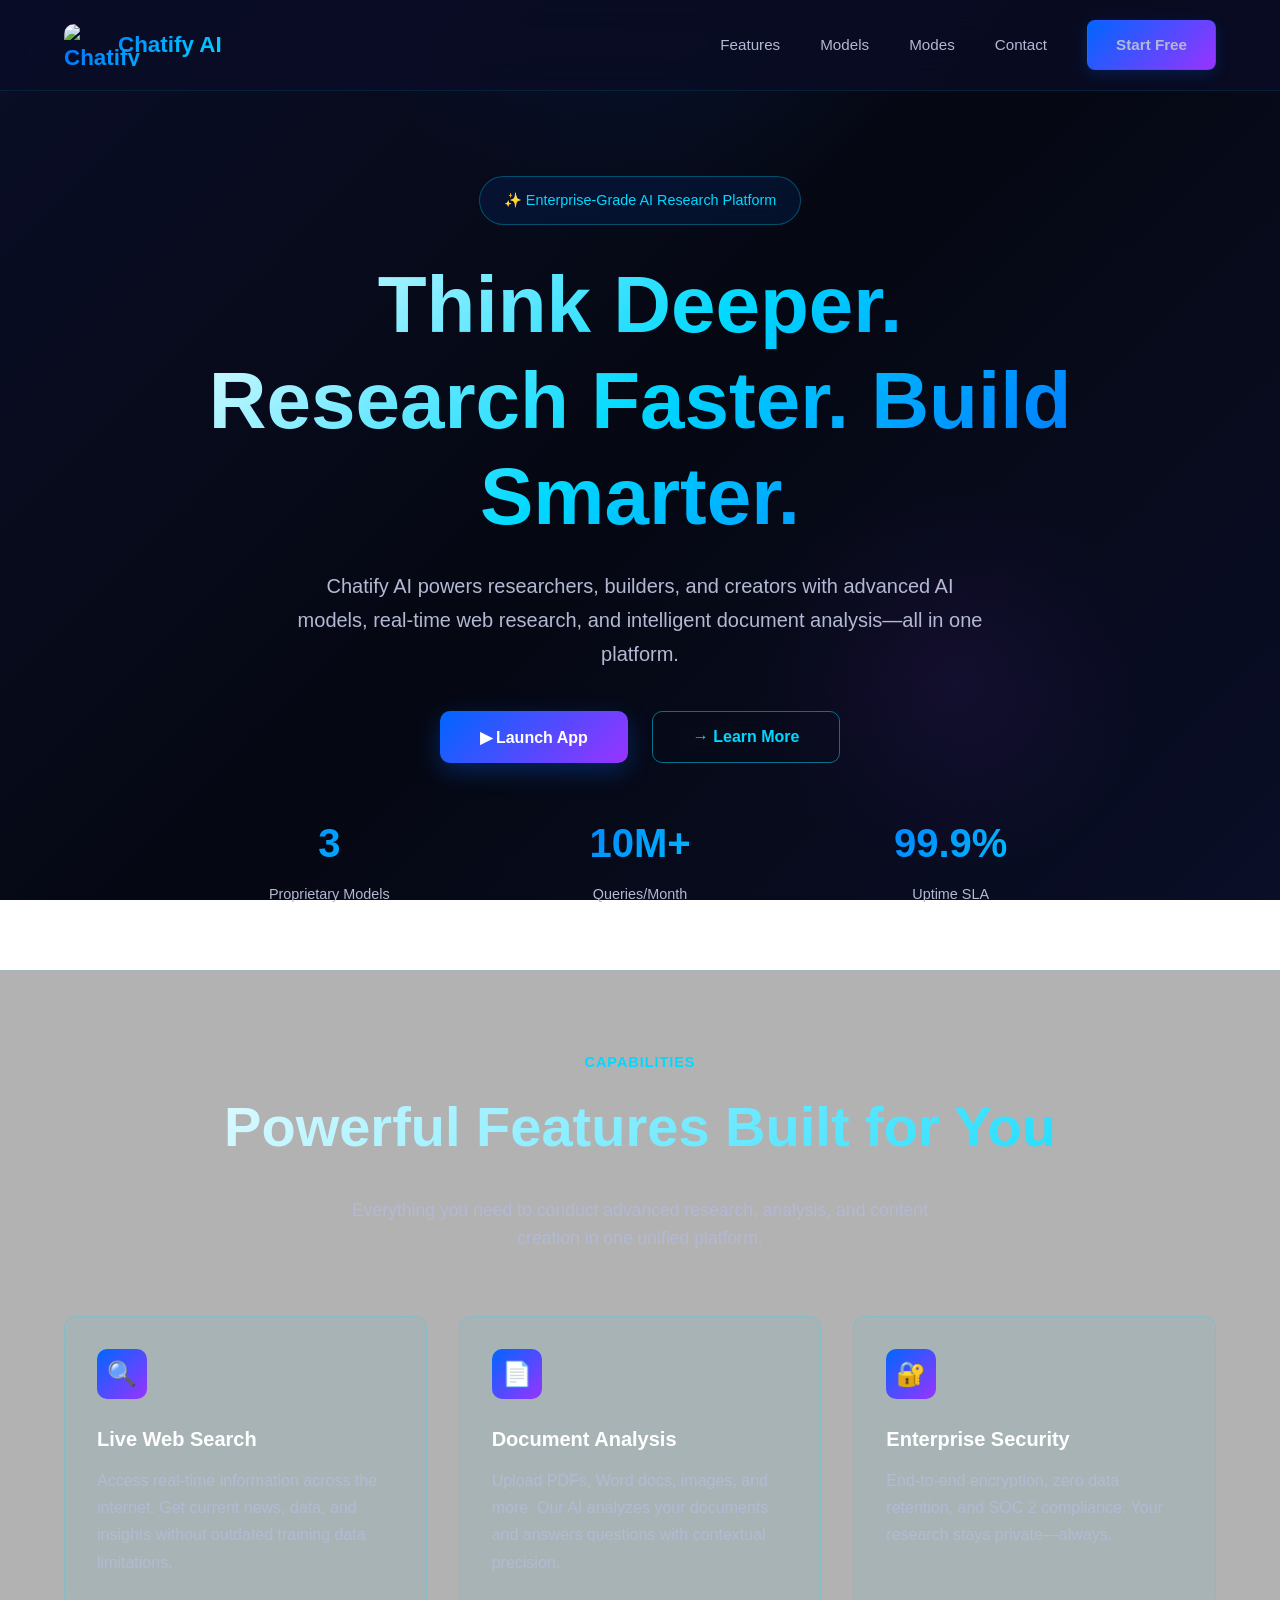
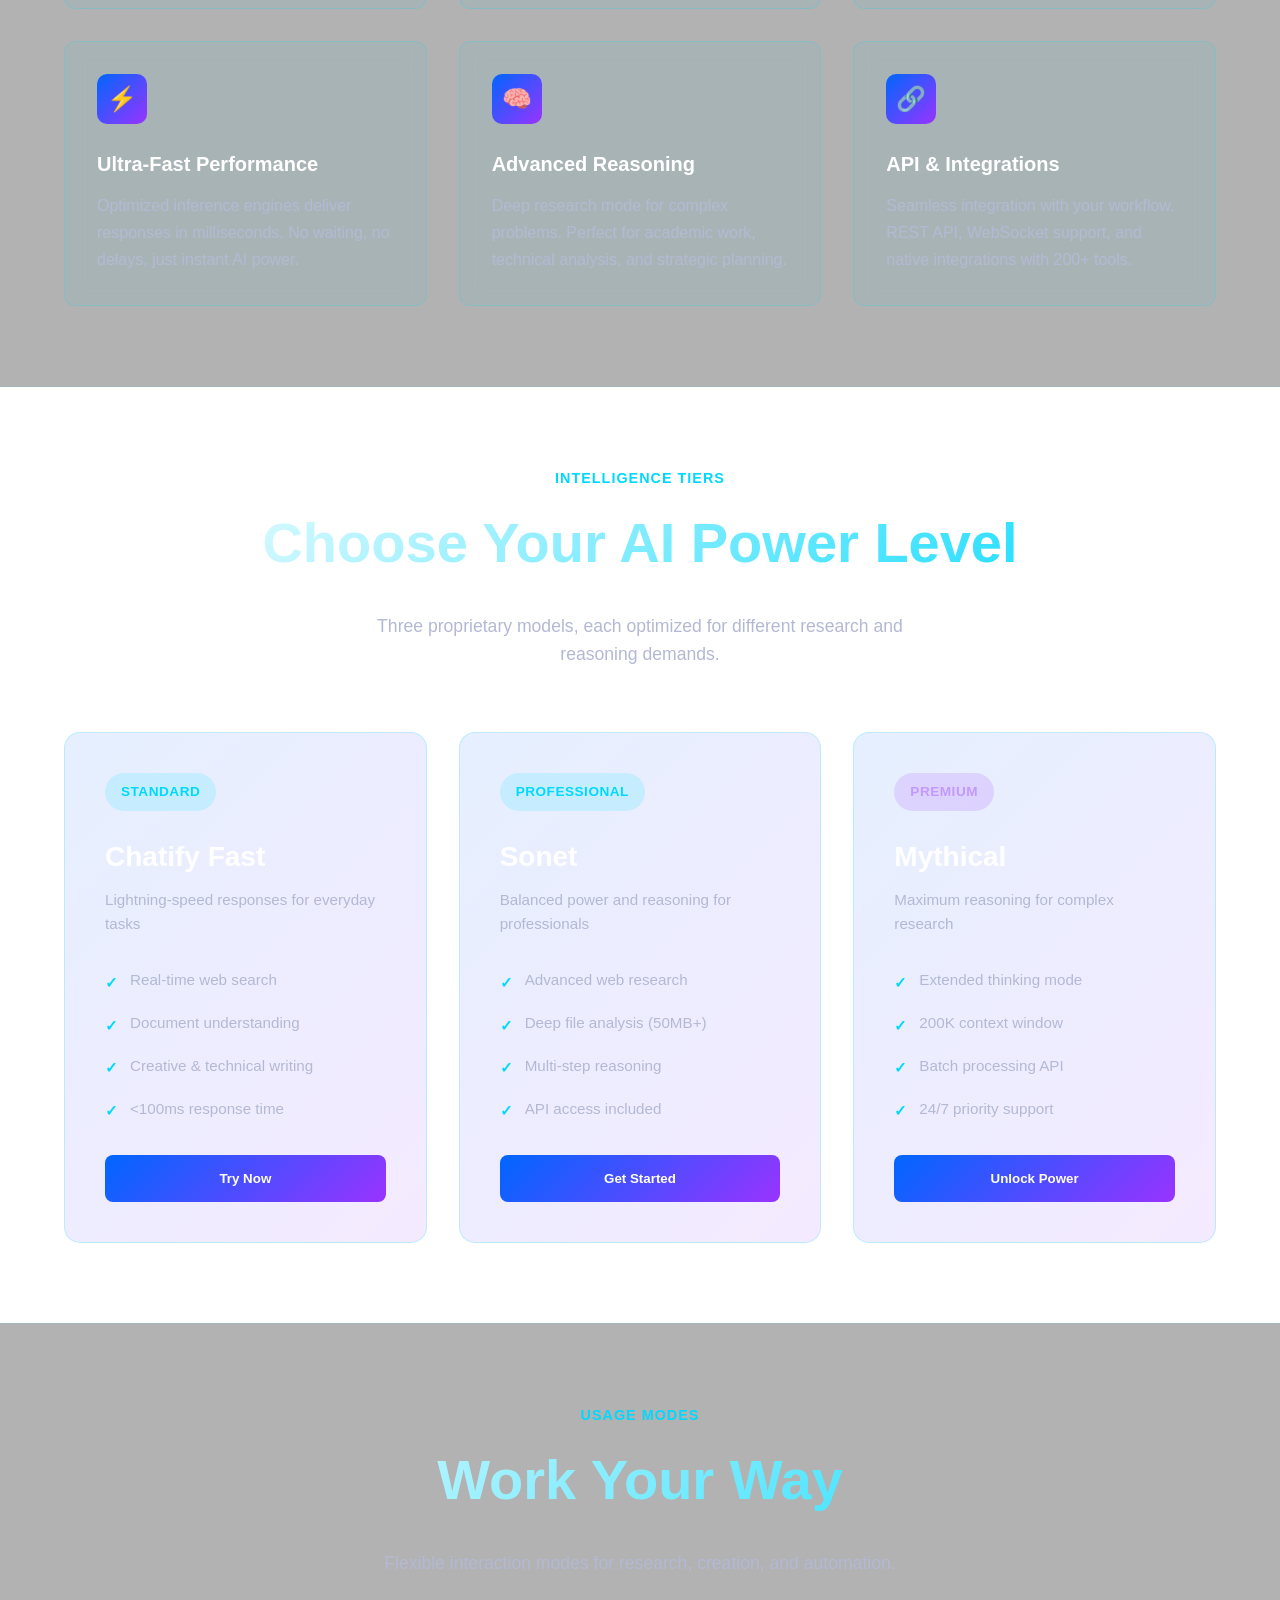
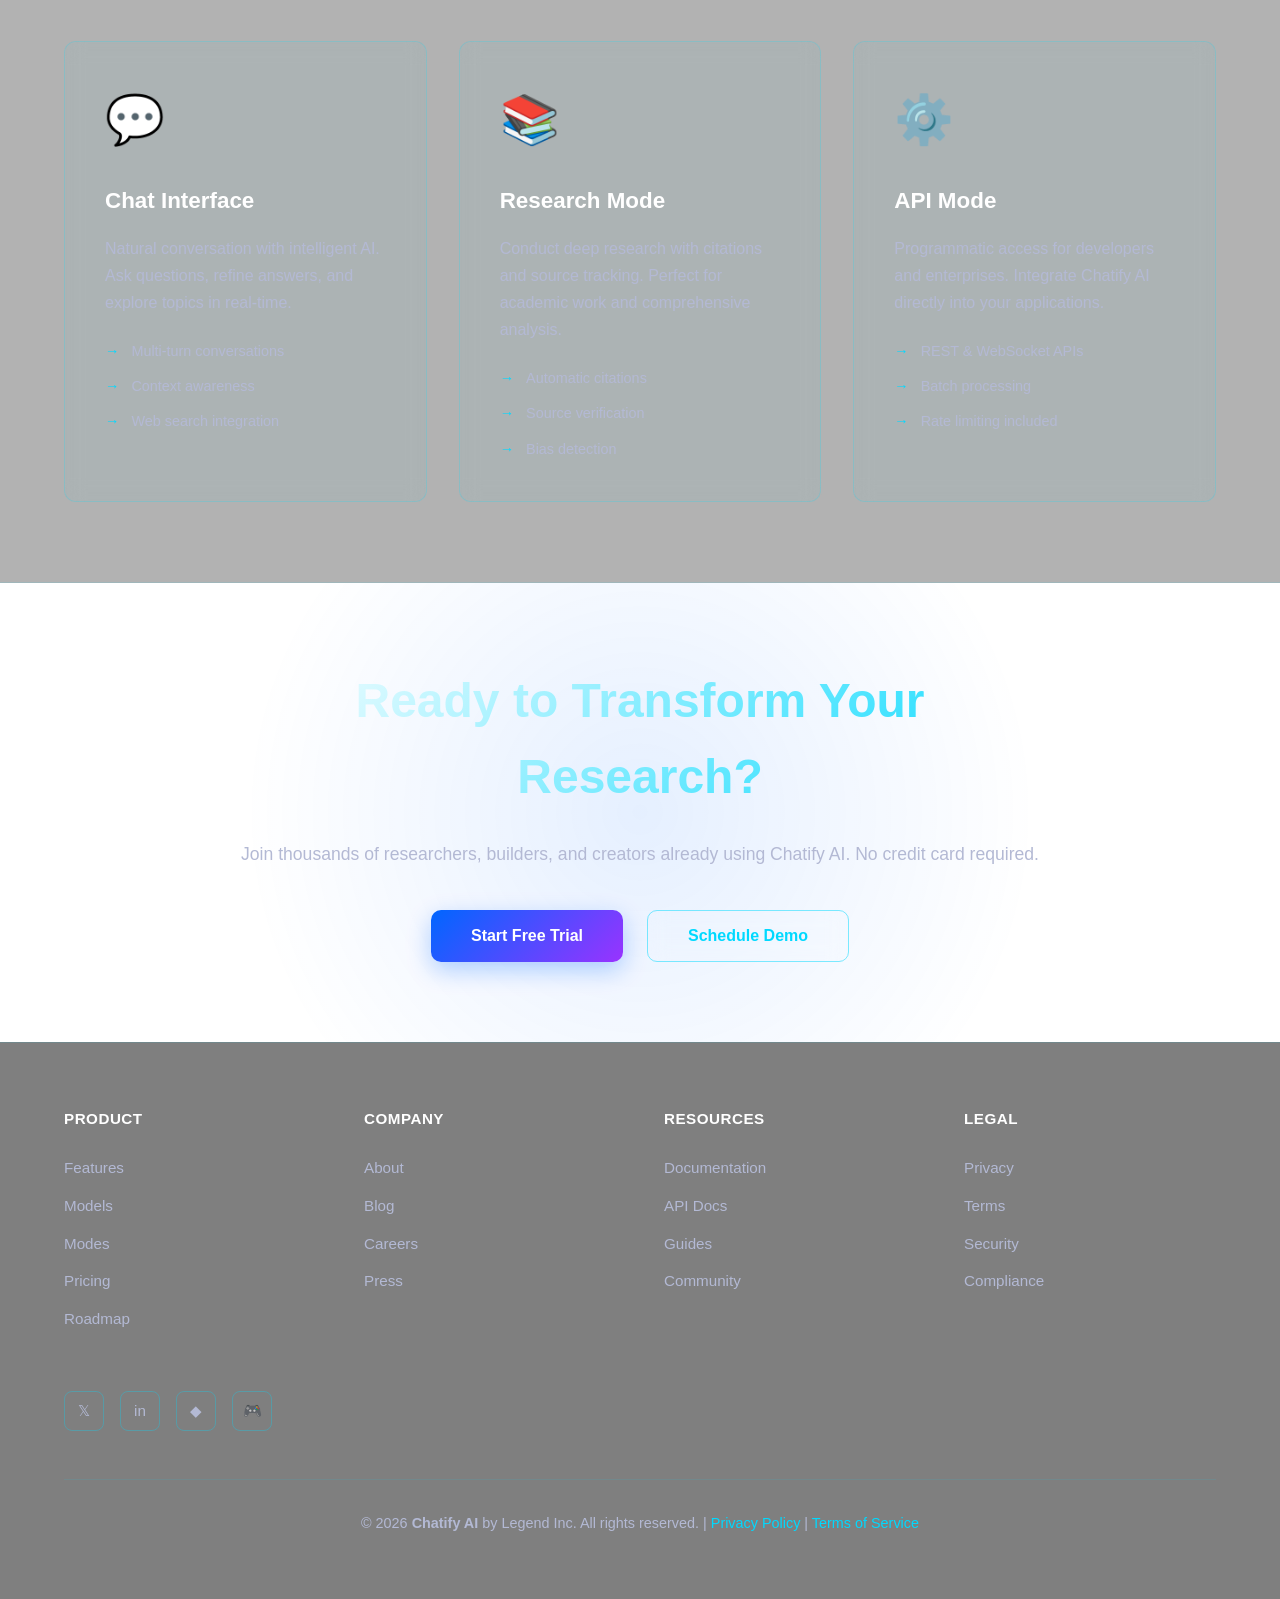
==== commit aa48fea8: "b" ====
--- a/FRONTEND/index.html
+++ b/FRONTEND/index.html
@@ -3,8 +3,8 @@
 <head>
     <meta charset="UTF-8">
     <meta name="viewport" content="width=device-width, initial-scale=1.0">
-    <link rel="stylesheet" href="C:\Users\Renewfy\Links\CHATIFY\STATIC\CSS\SizeAdjuster.css">
-    <title>Chaitify AI – Enterprise-Grade AI Research Platform</title>
+    <title>Chatify AI – Enterprise-Grade AI Research Platform</title>
+
     <style>
         * {
             margin: 0;
@@ -28,28 +28,42 @@
         }
 
         body {
-            font-family: -apple-system, BlinkMacSystemFont, 'Segoe UI', 'Helvetica Neue', sans-serif;
-            background: linear-gradient(135deg, var(--dark-navy) 0%, var(--darker-navy) 50%, var(--dark-navy) 100%);
+            font-family: -apple-system, BlinkMacSystemFont, 'Segoe UI',
+                         'Helvetica Neue', sans-serif;
+            background: linear-gradient(
+                135deg,
+                var(--dark-navy) 0%,
+                var(--darker-navy) 50%,
+                var(--dark-navy) 100%
+            );
             color: var(--text-primary);
             line-height: 1.6;
             overflow-x: hidden;
             background-attachment: fixed;
         }
 
-        /* ===== NAVBAR ===== */
+        /* =========================================================
+           NAVBAR
+        ========================================================= */
+
         nav {
             position: fixed;
             top: 0;
             left: 0;
             right: 0;
             z-index: 1000;
+
             display: flex;
             justify-content: space-between;
             align-items: center;
+
             padding: 1.25rem 5%;
+
             background: rgba(10, 14, 39, 0.7);
             backdrop-filter: blur(20px);
+
             border-bottom: 1px solid rgba(0, 217, 255, 0.1);
+
             transition: all 0.3s ease;
         }
 
@@ -59,17 +73,28 @@
             padding: 0.75rem 5%;
         }
 
+        /* NEW IMAGE LOGO */
+
         .logo {
             display: flex;
             align-items: center;
             gap: 0.75rem;
+
             text-decoration: none;
+
             font-weight: 700;
             font-size: 1.4rem;
-            background: linear-gradient(135deg, var(--electric-blue) 0%, var(--cyan) 100%);
+
+            background: linear-gradient(
+                135deg,
+                var(--electric-blue) 0%,
+                var(--cyan) 100%
+            );
+
             -webkit-background-clip: text;
             -webkit-text-fill-color: transparent;
             background-clip: text;
+
             transition: transform 0.3s ease;
         }
 
@@ -77,16 +102,25 @@
             transform: scale(1.05);
         }
 
-        .logo-icon {
-            width: 36px;
-            height: 36px;
-            background: linear-gradient(135deg, var(--electric-blue) 0%, var(--purple) 100%);
-            border-radius: 8px;
-            display: flex;
-            align-items: center;
-            justify-content: center;
-            font-weight: 800;
-            color: white;
+        /* IMAGE.PNG LOGO */
+
+        .logo-image {
+            width: 42px;
+            height: 42px;
+
+            object-fit: contain;
+
+            display: block;
+
+            border-radius: 10px;
+
+            flex-shrink: 0;
+
+            transition: all 0.3s ease;
+        }
+
+        .logo:hover .logo-image {
+            transform: rotate(-3deg) scale(1.05);
         }
 
         .nav-links {
@@ -99,7 +133,9 @@
             color: var(--text-secondary);
             text-decoration: none;
             font-size: 0.95rem;
+
             transition: all 0.3s ease;
+
             position: relative;
         }
 
@@ -109,12 +145,20 @@
 
         .nav-links a::after {
             content: '';
+
             position: absolute;
             bottom: -4px;
             left: 0;
+
             width: 0;
             height: 2px;
-            background: linear-gradient(90deg, var(--electric-blue), var(--cyan));
+
+            background: linear-gradient(
+                90deg,
+                var(--electric-blue),
+                var(--cyan)
+            );
+
             transition: width 0.3s ease;
         }
 
@@ -123,15 +167,27 @@
         }
 
         .nav-cta {
-            background: linear-gradient(135deg, var(--electric-blue) 0%, var(--purple) 100%);
+            background: linear-gradient(
+                135deg,
+                var(--electric-blue) 0%,
+                var(--purple) 100%
+            );
+
             color: white;
+
             padding: 0.75rem 1.75rem;
+
             border-radius: 8px;
+
             text-decoration: none;
+
             font-weight: 600;
             font-size: 0.95rem;
+
             transition: all 0.3s ease;
+
             border: 1px solid rgba(0, 102, 255, 0.3);
+
             box-shadow: 0 4px 15px rgba(0, 102, 255, 0.2);
         }
 
@@ -140,72 +196,124 @@
             box-shadow: 0 8px 25px rgba(0, 102, 255, 0.4);
         }
 
-        /* ===== HERO ===== */
+        /* =========================================================
+           HERO
+        ========================================================= */
+
         .hero {
             margin-top: 80px;
+
             padding: 6rem 5% 4rem;
+
             text-align: center;
+
             min-height: 85vh;
+
             display: flex;
             flex-direction: column;
             justify-content: center;
             align-items: center;
+
             position: relative;
+
             overflow: hidden;
         }
 
         .hero::before {
             content: '';
+
             position: absolute;
+
             top: -50%;
             left: 50%;
+
             transform: translateX(-50%);
+
             width: 600px;
             height: 600px;
-            background: radial-gradient(circle, rgba(0, 102, 255, 0.1) 0%, transparent 70%);
+
+            background: radial-gradient(
+                circle,
+                rgba(0, 102, 255, 0.1) 0%,
+                transparent 70%
+            );
+
             border-radius: 50%;
+
             pointer-events: none;
         }
 
         .hero::after {
             content: '';
+
             position: absolute;
+
             bottom: 10%;
             right: 10%;
+
             width: 400px;
             height: 400px;
-            background: radial-gradient(circle, rgba(153, 51, 255, 0.08) 0%, transparent 70%);
+
+            background: radial-gradient(
+                circle,
+                rgba(153, 51, 255, 0.08) 0%,
+                transparent 70%
+            );
+
             border-radius: 50%;
+
             pointer-events: none;
         }
 
         .hero-content {
             position: relative;
             z-index: 2;
+
             max-width: 900px;
         }
 
         .hero-badge {
             display: inline-flex;
+
             align-items: center;
+
             gap: 0.75rem;
+
             background: rgba(0, 102, 255, 0.1);
+
             border: 1px solid rgba(0, 217, 255, 0.3);
+
             padding: 0.75rem 1.5rem;
+
             border-radius: 50px;
+
             font-size: 0.9rem;
+
             margin-bottom: 2rem;
+
             color: var(--cyan);
+
             font-weight: 500;
+
             backdrop-filter: blur(10px);
         }
 
         .hero h1 {
             font-size: clamp(2.8rem, 8vw, 5rem);
+
             font-weight: 800;
+
             line-height: 1.2;
+
             margin-bottom: 1.5rem;
-            background: linear-gradient(135deg, #ffffff 0%, var(--cyan) 50%, var(--electric-blue) 100%);
+
+            background: linear-gradient(
+                135deg,
+                #ffffff 0%,
+                var(--cyan) 50%,
+                var(--electric-blue) 100%
+            );
+
             -webkit-background-clip: text;
             -webkit-text-fill-color: transparent;
             background-clip: text;
@@ -213,62 +321,96 @@
 
         .hero p {
             font-size: 1.25rem;
+
             color: var(--text-secondary);
+
             max-width: 700px;
+
             margin: 0 auto 2.5rem;
+
             line-height: 1.7;
         }
 
         .hero-buttons {
             display: flex;
+
             gap: 1.5rem;
+
             justify-content: center;
+
             flex-wrap: wrap;
+
             margin-bottom: 3rem;
         }
 
         .btn {
             padding: 1rem 2.5rem;
+
             border-radius: 10px;
+
             font-weight: 600;
+
             font-size: 1rem;
+
             border: none;
+
             cursor: pointer;
+
             transition: all 0.3s ease;
+
             text-decoration: none;
+
             display: inline-flex;
+
             align-items: center;
+
             gap: 0.75rem;
         }
 
         .btn-primary {
-            background: linear-gradient(135deg, var(--electric-blue) 0%, var(--purple) 100%);
+            background: linear-gradient(
+                135deg,
+                var(--electric-blue) 0%,
+                var(--purple) 100%
+            );
+
             color: white;
+
             box-shadow: 0 8px 25px rgba(0, 102, 255, 0.3);
         }
 
         .btn-primary:hover {
             transform: translateY(-3px);
+
             box-shadow: 0 12px 35px rgba(0, 102, 255, 0.5);
         }
 
         .btn-secondary {
             background: transparent;
+
             color: var(--cyan);
+
             border: 1px solid rgba(0, 217, 255, 0.5);
+
             backdrop-filter: blur(10px);
         }
 
         .btn-secondary:hover {
             background: rgba(0, 217, 255, 0.1);
+
             border-color: var(--cyan);
+
             transform: translateY(-3px);
         }
 
         .hero-stats {
             display: grid;
-            grid-template-columns: repeat(auto-fit, minmax(150px, 1fr));
+
+            grid-template-columns:
+                repeat(auto-fit, minmax(150px, 1fr));
+
             gap: 2rem;
+
             margin-top: 3rem;
         }
 
@@ -278,92 +420,153 @@
 
         .stat-number {
             font-size: 2.5rem;
+
             font-weight: 800;
-            background: linear-gradient(135deg, var(--electric-blue), var(--cyan));
+
+            background: linear-gradient(
+                135deg,
+                var(--electric-blue),
+                var(--cyan)
+            );
+
             -webkit-background-clip: text;
+
             -webkit-text-fill-color: transparent;
+
             background-clip: text;
         }
 
         .stat-label {
             font-size: 0.9rem;
+
             color: var(--text-secondary);
+
             margin-top: 0.5rem;
         }
 
-        /* ===== FEATURES ===== */
+        /* =========================================================
+           FEATURES
+        ========================================================= */
+
         .features {
             padding: 5rem 5%;
+
             background: rgba(0, 0, 0, 0.3);
+
             border-top: 1px solid rgba(0, 217, 255, 0.1);
+
             border-bottom: 1px solid rgba(0, 217, 255, 0.1);
         }
 
         .section-header {
             text-align: center;
+
             margin-bottom: 4rem;
         }
 
         .section-label {
             color: var(--cyan);
+
             font-size: 0.9rem;
+
             font-weight: 600;
+
             margin-bottom: 0.5rem;
+
             text-transform: uppercase;
+
             letter-spacing: 1px;
         }
 
         .section-title {
             font-size: clamp(2rem, 5vw, 3.5rem);
+
             font-weight: 800;
+
             margin-bottom: 1.5rem;
-            background: linear-gradient(135deg, white 0%, var(--cyan) 100%);
+
+            background: linear-gradient(
+                135deg,
+                white 0%,
+                var(--cyan) 100%
+            );
+
             -webkit-background-clip: text;
+
             -webkit-text-fill-color: transparent;
+
             background-clip: text;
         }
 
         .section-subtitle {
             font-size: 1.1rem;
+
             color: var(--text-secondary);
+
             max-width: 600px;
+
             margin: 0 auto;
         }
 
         .features-grid {
             display: grid;
-            grid-template-columns: repeat(auto-fit, minmax(300px, 1fr));
+
+            grid-template-columns:
+                repeat(auto-fit, minmax(300px, 1fr));
+
             gap: 2rem;
+
             max-width: 1400px;
+
             margin: 0 auto;
         }
 
         .feature-card {
             background: rgba(0, 217, 255, 0.05);
+
             border: 1px solid rgba(0, 217, 255, 0.2);
+
             border-radius: 12px;
+
             padding: 2rem;
+
             transition: all 0.3s ease;
+
             backdrop-filter: blur(10px);
+
             position: relative;
+
             overflow: hidden;
         }
 
         .feature-card::before {
             content: '';
+
             position: absolute;
+
             top: 0;
             left: 0;
             right: 0;
+
             height: 2px;
-            background: linear-gradient(90deg, transparent, var(--cyan), transparent);
+
+            background: linear-gradient(
+                90deg,
+                transparent,
+                var(--cyan),
+                transparent
+            );
+
             opacity: 0;
+
             transition: opacity 0.3s ease;
         }
 
         .feature-card:hover {
             background: rgba(0, 217, 255, 0.08);
+
             border-color: rgba(0, 217, 255, 0.4);
+
             transform: translateY(-4px);
         }
 
@@ -374,64 +577,106 @@
         .feature-icon {
             width: 50px;
             height: 50px;
-            background: linear-gradient(135deg, var(--electric-blue) 0%, var(--purple) 100%);
+
+            background: linear-gradient(
+                135deg,
+                var(--electric-blue) 0%,
+                var(--purple) 100%
+            );
+
             border-radius: 10px;
+
             display: flex;
+
             align-items: center;
             justify-content: center;
+
             font-size: 1.5rem;
+
             margin-bottom: 1.5rem;
         }
 
         .feature-card h3 {
             font-size: 1.25rem;
+
             margin-bottom: 0.75rem;
+
             color: white;
         }
 
         .feature-card p {
             color: var(--text-secondary);
+
             line-height: 1.7;
         }
 
-        /* ===== MODELS ===== */
+        /* =========================================================
+           MODELS
+        ========================================================= */
+
         .models {
             padding: 5rem 5%;
         }
 
         .models-grid {
             display: grid;
-            grid-template-columns: repeat(auto-fit, minmax(320px, 1fr));
+
+            grid-template-columns:
+                repeat(auto-fit, minmax(320px, 1fr));
+
             gap: 2rem;
+
             max-width: 1400px;
+
             margin: 0 auto;
         }
 
         .model-card {
-            background: linear-gradient(135deg, rgba(0, 102, 255, 0.1) 0%, rgba(153, 51, 255, 0.1) 100%);
+            background: linear-gradient(
+                135deg,
+                rgba(0, 102, 255, 0.1) 0%,
+                rgba(153, 51, 255, 0.1) 100%
+            );
+
             border: 1.5px solid rgba(0, 217, 255, 0.2);
+
             border-radius: 16px;
+
             padding: 2.5rem;
+
             transition: all 0.3s ease;
+
             backdrop-filter: blur(20px);
+
             position: relative;
+
             overflow: hidden;
         }
 
         .model-card::before {
             content: '';
+
             position: absolute;
+
             top: 0;
             left: 0;
             right: 0;
             bottom: 0;
-            background: linear-gradient(135deg, rgba(0, 217, 255, 0.1) 0%, transparent 100%);
+
+            background: linear-gradient(
+                135deg,
+                rgba(0, 217, 255, 0.1) 0%,
+                transparent 100%
+            );
+
             opacity: 0;
+
             transition: opacity 0.3s ease;
         }
 
         .model-card:hover {
             transform: translateY(-8px);
+
             border-color: rgba(0, 217, 255, 0.5);
         }
 
@@ -441,214 +686,333 @@
 
         .model-badge {
             display: inline-block;
+
             background: rgba(0, 217, 255, 0.15);
+
             color: var(--cyan);
+
             padding: 0.5rem 1rem;
+
             border-radius: 20px;
+
             font-size: 0.85rem;
+
             font-weight: 600;
+
             margin-bottom: 1.5rem;
+
             text-transform: uppercase;
+
             letter-spacing: 0.5px;
         }
 
         .model-badge.premium {
             background: rgba(153, 51, 255, 0.15);
+
             color: #c499ff;
         }
 
         .model-name {
             font-size: 1.75rem;
+
             font-weight: 800;
+
             margin-bottom: 0.5rem;
+
             color: white;
         }
 
         .model-tagline {
             color: var(--text-secondary);
+
             margin-bottom: 2rem;
+
             font-size: 0.95rem;
         }
 
         .model-specs {
             display: flex;
+
             flex-direction: column;
+
             gap: 1rem;
+
             margin-bottom: 2rem;
         }
 
         .spec-item {
             display: flex;
+
             align-items: start;
+
             gap: 0.75rem;
+
             color: var(--text-secondary);
+
             font-size: 0.95rem;
         }
 
         .spec-icon {
             color: var(--cyan);
+
             margin-top: 0.15rem;
+
             font-weight: bold;
         }
 
         .model-cta {
             width: 100%;
+
             padding: 1rem;
-            background: linear-gradient(135deg, var(--electric-blue) 0%, var(--purple) 100%);
+
+            background: linear-gradient(
+                135deg,
+                var(--electric-blue) 0%,
+                var(--purple) 100%
+            );
+
             color: white;
+
             border: none;
+
             border-radius: 8px;
+
             font-weight: 600;
+
             cursor: pointer;
+
             transition: all 0.3s ease;
         }
 
         .model-cta:hover {
             transform: translateY(-2px);
+
             box-shadow: 0 8px 25px rgba(0, 102, 255, 0.3);
         }
 
-        /* ===== MODES ===== */
+        /* =========================================================
+           MODES
+        ========================================================= */
+
         .modes {
             padding: 5rem 5%;
+
             background: rgba(0, 0, 0, 0.3);
+
             border-top: 1px solid rgba(0, 217, 255, 0.1);
+
             border-bottom: 1px solid rgba(0, 217, 255, 0.1);
         }
 
         .modes-grid {
             display: grid;
-            grid-template-columns: repeat(auto-fit, minmax(300px, 1fr));
+
+            grid-template-columns:
+                repeat(auto-fit, minmax(300px, 1fr));
+
             gap: 2rem;
+
             max-width: 1400px;
+
             margin: 0 auto;
         }
 
         .mode-card {
             background: rgba(0, 217, 255, 0.03);
+
             border: 1px solid rgba(0, 217, 255, 0.2);
+
             border-radius: 12px;
+
             padding: 2.5rem;
+
             transition: all 0.3s ease;
+
             backdrop-filter: blur(10px);
+
             cursor: pointer;
         }
 
         .mode-card:hover {
             background: rgba(0, 217, 255, 0.08);
+
             border-color: rgba(0, 217, 255, 0.4);
+
             transform: translateY(-4px);
         }
 
         .mode-icon {
             font-size: 3rem;
+
             margin-bottom: 1.5rem;
         }
 
         .mode-card h3 {
             font-size: 1.4rem;
+
             margin-bottom: 1rem;
+
             color: white;
         }
 
         .mode-card p {
             color: var(--text-secondary);
+
             line-height: 1.7;
+
             margin-bottom: 1.5rem;
         }
 
         .mode-features {
             display: flex;
+
             flex-direction: column;
+
             gap: 0.75rem;
         }
 
         .mode-feature {
             display: flex;
+
             align-items: center;
+
             gap: 0.75rem;
+
             color: var(--text-secondary);
+
             font-size: 0.9rem;
         }
 
         .mode-feature-check {
             color: var(--cyan);
+
             font-weight: bold;
         }
 
-        /* ===== CTA SECTION ===== */
+        /* =========================================================
+           CTA
+        ========================================================= */
+
         .cta-section {
             padding: 5rem 5%;
+
             text-align: center;
+
             position: relative;
+
             overflow: hidden;
         }
 
         .cta-section::before {
             content: '';
+
             position: absolute;
+
             top: 50%;
             left: 50%;
+
             transform: translate(-50%, -50%);
+
             width: 800px;
             height: 800px;
-            background: radial-gradient(circle, rgba(0, 102, 255, 0.1) 0%, transparent 70%);
+
+            background: radial-gradient(
+                circle,
+                rgba(0, 102, 255, 0.1) 0%,
+                transparent 70%
+            );
+
             border-radius: 50%;
+
             pointer-events: none;
         }
 
         .cta-content {
             position: relative;
+
             z-index: 2;
+
             max-width: 800px;
+
             margin: 0 auto;
         }
 
         .cta-content h2 {
             font-size: clamp(2rem, 5vw, 3rem);
+
             font-weight: 800;
+
             margin-bottom: 1.5rem;
-            background: linear-gradient(135deg, white 0%, var(--cyan) 100%);
+
+            background: linear-gradient(
+                135deg,
+                white 0%,
+                var(--cyan) 100%
+            );
+
             -webkit-background-clip: text;
+
             -webkit-text-fill-color: transparent;
+
             background-clip: text;
         }
 
         .cta-content p {
             font-size: 1.1rem;
+
             color: var(--text-secondary);
+
             margin-bottom: 2.5rem;
+
             line-height: 1.7;
         }
 
         .cta-buttons {
             display: flex;
+
             gap: 1.5rem;
+
             justify-content: center;
+
             flex-wrap: wrap;
         }
 
-        /* ===== FOOTER ===== */
+        /* =========================================================
+           FOOTER
+        ========================================================= */
+
         footer {
             background: rgba(0, 0, 0, 0.5);
+
             border-top: 1px solid rgba(0, 217, 255, 0.1);
+
             padding: 4rem 5%;
         }
 
         .footer-content {
             display: grid;
-            grid-template-columns: repeat(auto-fit, minmax(220px, 1fr));
+
+            grid-template-columns:
+                repeat(auto-fit, minmax(220px, 1fr));
+
             gap: 3rem;
+
             max-width: 1400px;
+
             margin: 0 auto 3rem;
         }
 
         .footer-section h4 {
             font-size: 0.95rem;
+
             font-weight: 700;
+
             margin-bottom: 1.5rem;
+
             color: white;
+
             text-transform: uppercase;
+
             letter-spacing: 0.5px;
         }
 
@@ -662,54 +1026,77 @@
 
         .footer-section a {
             color: var(--text-secondary);
+
             text-decoration: none;
+
             font-size: 0.95rem;
+
             transition: all 0.3s ease;
         }
 
         .footer-section a:hover {
             color: var(--cyan);
+
             padding-left: 4px;
         }
 
         .footer-section.social {
             display: flex;
+
             gap: 1rem;
+
             align-items: center;
         }
 
         .social-link {
             width: 40px;
             height: 40px;
+
             border: 1px solid rgba(0, 217, 255, 0.3);
+
             border-radius: 8px;
+
             display: flex;
+
             align-items: center;
             justify-content: center;
+
             color: var(--cyan);
+
             text-decoration: none;
+
             transition: all 0.3s ease;
         }
 
         .social-link:hover {
             background: rgba(0, 217, 255, 0.1);
+
             border-color: var(--cyan);
+
             transform: translateY(-2px);
         }
 
         .footer-bottom {
             max-width: 1400px;
+
             margin: 0 auto;
+
             padding-top: 2rem;
+
             border-top: 1px solid rgba(0, 217, 255, 0.1);
+
             text-align: center;
+
             color: var(--text-secondary);
+
             font-size: 0.9rem;
         }
 
         .footer-bottom a {
             color: var(--cyan);
+
             text-decoration: none;
+
             transition: all 0.3s ease;
         }
 
@@ -717,20 +1104,36 @@
             text-decoration: underline;
         }
 
-        /* ===== RESPONSIVE ===== */
+        /* =========================================================
+           RESPONSIVE
+        ========================================================= */
+
         @media (max-width: 768px) {
+
             nav {
                 padding: 1rem 4%;
             }
 
+            .logo {
+                font-size: 1.15rem;
+            }
+
+            .logo-image {
+                width: 36px;
+                height: 36px;
+            }
+
             .nav-links {
                 gap: 1.5rem;
+
                 font-size: 0.85rem;
             }
 
             .hero {
                 margin-top: 70px;
+
                 padding: 3rem 4% 2rem;
+
                 min-height: 70vh;
             }
 
@@ -748,12 +1151,15 @@
 
             .btn {
                 padding: 0.85rem 2rem;
+
                 font-size: 0.9rem;
             }
 
             .hero-stats {
                 gap: 1.5rem;
-                grid-template-columns: repeat(2, 1fr);
+
+                grid-template-columns:
+                    repeat(2, 1fr);
             }
 
             .section-title {
@@ -771,11 +1177,14 @@
             .models-grid,
             .modes-grid {
                 grid-template-columns: 1fr;
+
                 gap: 1.5rem;
             }
 
             .footer-content {
-                grid-template-columns: repeat(2, 1fr);
+                grid-template-columns:
+                    repeat(2, 1fr);
+
                 gap: 2rem;
             }
 
@@ -785,15 +1194,26 @@
 
             .cta-buttons .btn {
                 width: 100%;
+
                 justify-content: center;
             }
         }
 
         @media (max-width: 480px) {
+
             nav {
                 padding: 0.75rem 3%;
             }
 
+            .logo {
+                font-size: 1rem;
+            }
+
+            .logo-image {
+                width: 32px;
+                height: 32px;
+            }
+
             .nav-links {
                 gap: 1rem;
             }
@@ -804,26 +1224,31 @@
 
             .nav-cta {
                 padding: 0.6rem 1.2rem;
+
                 font-size: 0.85rem;
             }
 
             .hero {
                 margin-top: 60px;
+
                 padding: 2rem 3%;
             }
 
             .hero h1 {
                 font-size: 1.8rem;
+
                 margin-bottom: 1rem;
             }
 
             .hero-badge {
                 font-size: 0.8rem;
+
                 padding: 0.6rem 1rem;
             }
 
             .hero p {
                 font-size: 0.95rem;
+
                 margin-bottom: 1.5rem;
             }
 
@@ -851,14 +1276,21 @@
             }
         }
 
-        /* ===== ANIMATIONS ===== */
+        /* =========================================================
+           ANIMATIONS
+        ========================================================= */
+
         @keyframes fadeInUp {
+
             from {
                 opacity: 0;
+
                 transform: translateY(30px);
             }
+
             to {
                 opacity: 1;
+
                 transform: translateY(0);
             }
         }
@@ -867,375 +1299,1023 @@
         .model-card,
         .mode-card {
             animation: fadeInUp 0.6s ease forwards;
+
             opacity: 0;
         }
 
-        .feature-card:nth-child(1) { animation-delay: 0.1s; }
-        .feature-card:nth-child(2) { animation-delay: 0.2s; }
-        .feature-card:nth-child(3) { animation-delay: 0.3s; }
-
-        .model-card:nth-child(1) { animation-delay: 0.1s; }
-        .model-card:nth-child(2) { animation-delay: 0.2s; }
-        .model-card:nth-child(3) { animation-delay: 0.3s; }
-
-        .mode-card:nth-child(1) { animation-delay: 0.1s; }
-        .mode-card:nth-child(2) { animation-delay: 0.2s; }
-        .mode-card:nth-child(3) { animation-delay: 0.3s; }
+        .feature-card:nth-child(1) {
+            animation-delay: 0.1s;
+        }
+
+        .feature-card:nth-child(2) {
+            animation-delay: 0.2s;
+        }
+
+        .feature-card:nth-child(3) {
+            animation-delay: 0.3s;
+        }
+
+        .model-card:nth-child(1) {
+            animation-delay: 0.1s;
+        }
+
+        .model-card:nth-child(2) {
+            animation-delay: 0.2s;
+        }
+
+        .model-card:nth-child(3) {
+            animation-delay: 0.3s;
+        }
+
+        .mode-card:nth-child(1) {
+            animation-delay: 0.1s;
+        }
+
+        .mode-card:nth-child(2) {
+            animation-delay: 0.2s;
+        }
+
+        .mode-card:nth-child(3) {
+            animation-delay: 0.3s;
+        }
     </style>
 </head>
+
 <body>
-    <!-- NAVBAR -->
+
+    <!-- =========================================================
+         NAVBAR
+    ========================================================== -->
+
     <nav id="navbar">
+
+        <!-- CHANGED LOGO -->
         <a href="#home" class="logo">
-            <div class="logo-icon">C</div>
-            Chaitify AI
+
+            <img
+                src="file:///C:/Users/Renewfy/Links/Chatify/STATIC/IMAGES%20AND%20VIDEOS/IMAGE.png"
+                alt="Chatify AI Logo"
+                class="logo-image"
+            >
+
+            <span>Chatify AI</span>
+
         </a>
+
         <div class="nav-links">
+
             <a href="#features">Features</a>
+
             <a href="#models">Models</a>
+
             <a href="#modes">Modes</a>
+
             <a href="#footer">Contact</a>
+
             <a href="#" class="nav-cta">Start Free</a>
+
         </div>
+
     </nav>
 
-    <!-- HERO -->
+
+    <!-- =========================================================
+         HERO
+    ========================================================== -->
+
     <section class="hero" id="home">
+
         <div class="hero-content">
+
             <div class="hero-badge">
                 ✨ Enterprise-Grade AI Research Platform
             </div>
-            <h1>Think Deeper. Research Faster. Build Smarter.</h1>
-            <p>Chaitify AI powers researchers, builders, and creators with advanced AI models, real-time web research, and intelligent document analysis—all in one platform.</p>
+
+            <h1>
+                Think Deeper. Research Faster. Build Smarter.
+            </h1>
+
+            <p>
+                Chatify AI powers researchers, builders, and creators
+                with advanced AI models, real-time web research,
+                and intelligent document analysis—all in one platform.
+            </p>
+
             <div class="hero-buttons">
+
                 <button class="btn btn-primary">
                     ▶ Launch App
                 </button>
+
                 <button class="btn btn-secondary">
                     → Learn More
                 </button>
+
             </div>
+
             <div class="hero-stats">
+
                 <div class="stat">
-                    <div class="stat-number">3</div>
-                    <div class="stat-label">Proprietary Models</div>
-                </div>
+
+                    <div class="stat-number">
+                        3
+                    </div>
+
+                    <div class="stat-label">
+                        Proprietary Models
+                    </div>
+
+                </div>
+
                 <div class="stat">
-                    <div class="stat-number">10M+</div>
-                    <div class="stat-label">Queries/Month</div>
-                </div>
+
+                    <div class="stat-number">
+                        10M+
+                    </div>
+
+                    <div class="stat-label">
+                        Queries/Month
+                    </div>
+
+                </div>
+
                 <div class="stat">
-                    <div class="stat-number">99.9%</div>
-                    <div class="stat-label">Uptime SLA</div>
-                </div>
+
+                    <div class="stat-number">
+                        99.9%
+                    </div>
+
+                    <div class="stat-label">
+                        Uptime SLA
+                    </div>
+
+                </div>
+
             </div>
+
         </div>
+
     </section>
 
-    <!-- FEATURES -->
+
+    <!-- =========================================================
+         FEATURES
+    ========================================================== -->
+
     <section class="features" id="features">
+
         <div class="section-header">
-            <div class="section-label">Capabilities</div>
-            <h2 class="section-title">Powerful Features Built for You</h2>
-            <p class="section-subtitle">Everything you need to conduct advanced research, analysis, and content creation in one unified platform.</p>
+
+            <div class="section-label">
+                Capabilities
+            </div>
+
+            <h2 class="section-title">
+                Powerful Features Built for You
+            </h2>
+
+            <p class="section-subtitle">
+                Everything you need to conduct advanced research,
+                analysis, and content creation in one unified platform.
+            </p>
+
         </div>
+
         <div class="features-grid">
+
             <div class="feature-card">
-                <div class="feature-icon">🔍</div>
-                <h3>Live Web Search</h3>
-                <p>Access real-time information across the internet. Get current news, data, and insights without outdated training data limitations.</p>
+
+                <div class="feature-icon">
+                    🔍
+                </div>
+
+                <h3>
+                    Live Web Search
+                </h3>
+
+                <p>
+                    Access real-time information across the internet.
+                    Get current news, data, and insights without
+                    outdated training data limitations.
+                </p>
+
             </div>
+
+
             <div class="feature-card">
-                <div class="feature-icon">📄</div>
-                <h3>Document Analysis</h3>
-                <p>Upload PDFs, Word docs, images, and more. Our AI analyzes your documents and answers questions with contextual precision.</p>
+
+                <div class="feature-icon">
+                    📄
+                </div>
+
+                <h3>
+                    Document Analysis
+                </h3>
+
+                <p>
+                    Upload PDFs, Word docs, images, and more.
+                    Our AI analyzes your documents and answers
+                    questions with contextual precision.
+                </p>
+
             </div>
+
+
             <div class="feature-card">
-                <div class="feature-icon">🔐</div>
-                <h3>Enterprise Security</h3>
-                <p>End-to-end encryption, zero data retention, and SOC 2 compliance. Your research stays private—always.</p>
+
+                <div class="feature-icon">
+                    🔐
+                </div>
+
+                <h3>
+                    Enterprise Security
+                </h3>
+
+                <p>
+                    End-to-end encryption, zero data retention,
+                    and SOC 2 compliance. Your research stays
+                    private—always.
+                </p>
+
             </div>
+
+
             <div class="feature-card">
-                <div class="feature-icon">⚡</div>
-                <h3>Ultra-Fast Performance</h3>
-                <p>Optimized inference engines deliver responses in milliseconds. No waiting, no delays, just instant AI power.</p>
+
+                <div class="feature-icon">
+                    ⚡
+                </div>
+
+                <h3>
+                    Ultra-Fast Performance
+                </h3>
+
+                <p>
+                    Optimized inference engines deliver responses
+                    in milliseconds. No waiting, no delays,
+                    just instant AI power.
+                </p>
+
             </div>
+
+
             <div class="feature-card">
-                <div class="feature-icon">🧠</div>
-                <h3>Advanced Reasoning</h3>
-                <p>Deep research mode for complex problems. Perfect for academic work, technical analysis, and strategic planning.</p>
+
+                <div class="feature-icon">
+                    🧠
+                </div>
+
+                <h3>
+                    Advanced Reasoning
+                </h3>
+
+                <p>
+                    Deep research mode for complex problems.
+                    Perfect for academic work, technical analysis,
+                    and strategic planning.
+                </p>
+
             </div>
+
+
             <div class="feature-card">
-                <div class="feature-icon">🔗</div>
-                <h3>API & Integrations</h3>
-                <p>Seamless integration with your workflow. REST API, WebSocket support, and native integrations with 200+ tools.</p>
+
+                <div class="feature-icon">
+                    🔗
+                </div>
+
+                <h3>
+                    API & Integrations
+                </h3>
+
+                <p>
+                    Seamless integration with your workflow.
+                    REST API, WebSocket support, and native
+                    integrations with 200+ tools.
+                </p>
+
             </div>
+
         </div>
+
     </section>
 
-    <!-- MODELS -->
+
+    <!-- =========================================================
+         MODELS
+    ========================================================== -->
+
     <section class="models" id="models">
+
         <div class="section-header">
-            <div class="section-label">Intelligence Tiers</div>
-            <h2 class="section-title">Choose Your AI Power Level</h2>
-            <p class="section-subtitle">Three proprietary models, each optimized for different research and reasoning demands.</p>
+
+            <div class="section-label">
+                Intelligence Tiers
+            </div>
+
+            <h2 class="section-title">
+                Choose Your AI Power Level
+            </h2>
+
+            <p class="section-subtitle">
+                Three proprietary models, each optimized for
+                different research and reasoning demands.
+            </p>
+
         </div>
+
+
         <div class="models-grid">
+
+
+            <!-- FAST -->
+
             <div class="model-card">
-                <div class="model-badge">Standard</div>
-                <div class="model-name">Chaitify Fast</div>
-                <div class="model-tagline">Lightning-speed responses for everyday tasks</div>
+
+                <div class="model-badge">
+                    Standard
+                </div>
+
+                <div class="model-name">
+                    Chatify Fast
+                </div>
+
+                <div class="model-tagline">
+                    Lightning-speed responses for everyday tasks
+                </div>
+
                 <div class="model-specs">
+
                     <div class="spec-item">
                         <span class="spec-icon">✓</span>
                         <span>Real-time web search</span>
                     </div>
+
                     <div class="spec-item">
                         <span class="spec-icon">✓</span>
                         <span>Document understanding</span>
                     </div>
+
                     <div class="spec-item">
                         <span class="spec-icon">✓</span>
                         <span>Creative & technical writing</span>
                     </div>
+
                     <div class="spec-item">
                         <span class="spec-icon">✓</span>
                         <span>&lt;100ms response time</span>
                     </div>
-                </div>
-                <button class="model-cta">Try Now</button>
+
+                </div>
+
+                <button class="model-cta">
+                    Try Now
+                </button>
+
             </div>
 
+
+            <!-- SONET -->
+
             <div class="model-card">
-                <div class="model-badge">Professional</div>
-                <div class="model-name">Sonet</div>
-                <div class="model-tagline">Balanced power and reasoning for professionals</div>
+
+                <div class="model-badge">
+                    Professional
+                </div>
+
+                <div class="model-name">
+                    Sonet
+                </div>
+
+                <div class="model-tagline">
+                    Balanced power and reasoning for professionals
+                </div>
+
                 <div class="model-specs">
+
                     <div class="spec-item">
                         <span class="spec-icon">✓</span>
                         <span>Advanced web research</span>
                     </div>
+
                     <div class="spec-item">
                         <span class="spec-icon">✓</span>
                         <span>Deep file analysis (50MB+)</span>
                     </div>
+
                     <div class="spec-item">
                         <span class="spec-icon">✓</span>
                         <span>Multi-step reasoning</span>
                     </div>
+
                     <div class="spec-item">
                         <span class="spec-icon">✓</span>
                         <span>API access included</span>
                     </div>
-                </div>
-                <button class="model-cta">Get Started</button>
+
+                </div>
+
+                <button class="model-cta">
+                    Get Started
+                </button>
+
             </div>
 
+
+            <!-- MYTHICAL -->
+
             <div class="model-card">
-                <div class="model-badge premium">Premium</div>
-                <div class="model-name">Mythical</div>
-                <div class="model-tagline">Maximum reasoning for complex research</div>
+
+                <div class="model-badge premium">
+                    Premium
+                </div>
+
+                <div class="model-name">
+                    Mythical
+                </div>
+
+                <div class="model-tagline">
+                    Maximum reasoning for complex research
+                </div>
+
                 <div class="model-specs">
+
                     <div class="spec-item">
                         <span class="spec-icon">✓</span>
                         <span>Extended thinking mode</span>
                     </div>
+
                     <div class="spec-item">
                         <span class="spec-icon">✓</span>
                         <span>200K context window</span>
                     </div>
+
                     <div class="spec-item">
                         <span class="spec-icon">✓</span>
                         <span>Batch processing API</span>
                     </div>
+
                     <div class="spec-item">
                         <span class="spec-icon">✓</span>
                         <span>24/7 priority support</span>
                     </div>
-                </div>
-                <button class="model-cta">Unlock Power</button>
+
+                </div>
+
+                <button class="model-cta">
+                    Unlock Power
+                </button>
+
             </div>
+
         </div>
+
     </section>
 
-    <!-- MODES -->
+
+    <!-- =========================================================
+         MODES
+    ========================================================== -->
+
     <section class="modes" id="modes">
+
         <div class="section-header">
-            <div class="section-label">Usage Modes</div>
-            <h2 class="section-title">Work Your Way</h2>
-            <p class="section-subtitle">Flexible interaction modes for research, creation, and automation.</p>
+
+            <div class="section-label">
+                Usage Modes
+            </div>
+
+            <h2 class="section-title">
+                Work Your Way
+            </h2>
+
+            <p class="section-subtitle">
+                Flexible interaction modes for research,
+                creation, and automation.
+            </p>
+
         </div>
+
+
         <div class="modes-grid">
+
+
+            <!-- CHAT -->
+
             <div class="mode-card">
-                <div class="mode-icon">💬</div>
-                <h3>Chat Interface</h3>
-                <p>Natural conversation with intelligent AI. Ask questions, refine answers, and explore topics in real-time.</p>
+
+                <div class="mode-icon">
+                    💬
+                </div>
+
+                <h3>
+                    Chat Interface
+                </h3>
+
+                <p>
+                    Natural conversation with intelligent AI.
+                    Ask questions, refine answers, and explore
+                    topics in real-time.
+                </p>
+
                 <div class="mode-features">
+
                     <div class="mode-feature">
                         <span class="mode-feature-check">→</span>
                         <span>Multi-turn conversations</span>
                     </div>
+
                     <div class="mode-feature">
                         <span class="mode-feature-check">→</span>
                         <span>Context awareness</span>
                     </div>
+
                     <div class="mode-feature">
                         <span class="mode-feature-check">→</span>
                         <span>Web search integration</span>
                     </div>
-                </div>
+
+                </div>
+
             </div>
 
+
+            <!-- RESEARCH -->
+
             <div class="mode-card">
-                <div class="mode-icon">📚</div>
-                <h3>Research Mode</h3>
-                <p>Conduct deep research with citations and source tracking. Perfect for academic work and comprehensive analysis.</p>
+
+                <div class="mode-icon">
+                    📚
+                </div>
+
+                <h3>
+                    Research Mode
+                </h3>
+
+                <p>
+                    Conduct deep research with citations and
+                    source tracking. Perfect for academic work
+                    and comprehensive analysis.
+                </p>
+
                 <div class="mode-features">
+
                     <div class="mode-feature">
                         <span class="mode-feature-check">→</span>
                         <span>Automatic citations</span>
                     </div>
+
                     <div class="mode-feature">
                         <span class="mode-feature-check">→</span>
                         <span>Source verification</span>
                     </div>
+
                     <div class="mode-feature">
                         <span class="mode-feature-check">→</span>
                         <span>Bias detection</span>
                     </div>
-                </div>
+
+                </div>
+
             </div>
 
+
+            <!-- API -->
+
             <div class="mode-card">
-                <div class="mode-icon">⚙️</div>
-                <h3>API Mode</h3>
-                <p>Programmatic access for developers and enterprises. Integrate Chaitify AI directly into your applications.</p>
+
+                <div class="mode-icon">
+                    ⚙️
+                </div>
+
+                <h3>
+                    API Mode
+                </h3>
+
+                <p>
+                    Programmatic access for developers and
+                    enterprises. Integrate Chatify AI directly
+                    into your applications.
+                </p>
+
                 <div class="mode-features">
+
                     <div class="mode-feature">
                         <span class="mode-feature-check">→</span>
                         <span>REST & WebSocket APIs</span>
                     </div>
+
                     <div class="mode-feature">
                         <span class="mode-feature-check">→</span>
                         <span>Batch processing</span>
                     </div>
+
                     <div class="mode-feature">
                         <span class="mode-feature-check">→</span>
                         <span>Rate limiting included</span>
                     </div>
-                </div>
+
+                </div>
+
             </div>
+
         </div>
+
     </section>
 
-    <!-- CTA SECTION -->
+
+    <!-- =========================================================
+         CTA
+    ========================================================== -->
+
     <section class="cta-section">
+
         <div class="cta-content">
-            <h2>Ready to Transform Your Research?</h2>
-            <p>Join thousands of researchers, builders, and creators already using Chaitify AI. No credit card required.</p>
+
+            <h2>
+                Ready to Transform Your Research?
+            </h2>
+
+            <p>
+                Join thousands of researchers, builders, and
+                creators already using Chatify AI.
+                No credit card required.
+            </p>
+
             <div class="cta-buttons">
-                <button class="btn btn-primary">Start Free Trial</button>
-                <button class="btn btn-secondary">Schedule Demo</button>
+
+                <button class="btn btn-primary">
+                    Start Free Trial
+                </button>
+
+                <button class="btn btn-secondary">
+                    Schedule Demo
+                </button>
+
             </div>
+
         </div>
+
     </section>
 
-    <!-- FOOTER -->
+
+    <!-- =========================================================
+         FOOTER
+    ========================================================== -->
+
     <footer id="footer">
+
         <div class="footer-content">
+
+
             <div class="footer-section">
-                <h4>Product</h4>
+
+                <h4>
+                    Product
+                </h4>
+
                 <ul>
-                    <li><a href="#features">Features</a></li>
-                    <li><a href="#models">Models</a></li>
-                    <li><a href="#modes">Modes</a></li>
-                    <li><a href="#">Pricing</a></li>
-                    <li><a href="#">Roadmap</a></li>
+
+                    <li>
+                        <a href="#features">
+                            Features
+                        </a>
+                    </li>
+
+                    <li>
+                        <a href="#models">
+                            Models
+                        </a>
+                    </li>
+
+                    <li>
+                        <a href="#modes">
+                            Modes
+                        </a>
+                    </li>
+
+                    <li>
+                        <a href="#">
+                            Pricing
+                        </a>
+                    </li>
+
+                    <li>
+                        <a href="#">
+                            Roadmap
+                        </a>
+                    </li>
+
                 </ul>
+
             </div>
+
+
             <div class="footer-section">
-                <h4>Company</h4>
+
+                <h4>
+                    Company
+                </h4>
+
                 <ul>
-                    <li><a href="#">About</a></li>
-                    <li><a href="#">Blog</a></li>
-                    <li><a href="#">Careers</a></li>
-                    <li><a href="#">Press</a></li>
+
+                    <li>
+                        <a href="#">
+                            About
+                        </a>
+                    </li>
+
+                    <li>
+                        <a href="#">
+                            Blog
+                        </a>
+                    </li>
+
+                    <li>
+                        <a href="#">
+                            Careers
+                        </a>
+                    </li>
+
+                    <li>
+                        <a href="#">
+                            Press
+                        </a>
+                    </li>
+
                 </ul>
+
             </div>
+
+
             <div class="footer-section">
-                <h4>Resources</h4>
+
+                <h4>
+                    Resources
+                </h4>
+
                 <ul>
-                    <li><a href="#">Documentation</a></li>
-                    <li><a href="#">API Docs</a></li>
-                    <li><a href="#">Guides</a></li>
-                    <li><a href="#">Community</a></li>
+
+                    <li>
+                        <a href="#">
+                            Documentation
+                        </a>
+                    </li>
+
+                    <li>
+                        <a href="#">
+                            API Docs
+                        </a>
+                    </li>
+
+                    <li>
+                        <a href="#">
+                            Guides
+                        </a>
+                    </li>
+
+                    <li>
+                        <a href="#">
+                            Community
+                        </a>
+                    </li>
+
                 </ul>
+
             </div>
+
+
             <div class="footer-section">
-                <h4>Legal</h4>
+
+                <h4>
+                    Legal
+                </h4>
+
                 <ul>
-                    <li><a href="#">Privacy</a></li>
-                    <li><a href="#">Terms</a></li>
-                    <li><a href="#">Security</a></li>
-                    <li><a href="#">Compliance</a></li>
+
+                    <li>
+                        <a href="#">
+                            Privacy
+                        </a>
+                    </li>
+
+                    <li>
+                        <a href="#">
+                            Terms
+                        </a>
+                    </li>
+
+                    <li>
+                        <a href="#">
+                            Security
+                        </a>
+                    </li>
+
+                    <li>
+                        <a href="#">
+                            Compliance
+                        </a>
+                    </li>
+
                 </ul>
+
             </div>
+
+
             <div class="footer-section social">
-                <a href="#" class="social-link" title="Twitter">𝕏</a>
-                <a href="#" class="social-link" title="LinkedIn">in</a>
-                <a href="#" class="social-link" title="GitHub">◆</a>
-                <a href="#" class="social-link" title="Discord">🎮</a>
+
+                <a
+                    href="#"
+                    class="social-link"
+                    title="Twitter"
+                >
+                    𝕏
+                </a>
+
+                <a
+                    href="#"
+                    class="social-link"
+                    title="LinkedIn"
+                >
+                    in
+                </a>
+
+                <a
+                    href="#"
+                    class="social-link"
+                    title="GitHub"
+                >
+                    ◆
+                </a>
+
+                <a
+                    href="#"
+                    class="social-link"
+                    title="Discord"
+                >
+                    🎮
+                </a>
+
             </div>
+
         </div>
+
+
         <div class="footer-bottom">
-            <p>© 2024 <strong>Chaitify AI</strong> by Legend Inc. All rights reserved. | <a href="#">Privacy Policy</a> | <a href="#">Terms of Service</a></p>
+
+            <p>
+                © 2026
+                <strong>Chatify AI</strong>
+                by Legend Inc.
+                All rights reserved.
+                |
+                <a href="#">
+                    Privacy Policy
+                </a>
+                |
+                <a href="#">
+                    Terms of Service
+                </a>
+            </p>
+
         </div>
+
     </footer>
 
+
+    <!-- =========================================================
+         JAVASCRIPT
+    ========================================================== -->
+
     <script>
-        // Navbar scroll effect
-        const navbar = document.getElementById('navbar');
+
+        /* =====================================================
+           NAVBAR SCROLL EFFECT
+        ===================================================== */
+
+        const navbar =
+            document.getElementById('navbar');
+
         window.addEventListener('scroll', () => {
+
             if (window.scrollY > 50) {
+
                 navbar.classList.add('scrolled');
+
             } else {
+
                 navbar.classList.remove('scrolled');
-            }
+
+            }
+
         });
 
-        // Smooth scroll for nav links
-        document.querySelectorAll('a[href^="#"]').forEach(anchor => {
-            anchor.addEventListener('click', function(e) {
-                e.preventDefault();
-                const target = document.querySelector(this.getAttribute('href'));
-                if (target) {
-                    target.scrollIntoView({ behavior: 'smooth', block: 'start' });
+
+        /* =====================================================
+           SMOOTH SCROLL
+        ===================================================== */
+
+        document
+            .querySelectorAll('a[href^="#"]')
+            .forEach(anchor => {
+
+                anchor.addEventListener(
+                    'click',
+                    function(e) {
+
+                        const href =
+                            this.getAttribute('href');
+
+                        if (
+                            !href ||
+                            href === '#'
+                        ) {
+                            return;
+                        }
+
+                        e.preventDefault();
+
+                        const target =
+                            document.querySelector(href);
+
+                        if (target) {
+
+                            target.scrollIntoView({
+                                behavior: 'smooth',
+                                block: 'start'
+                            });
+
+                        }
+
+                    }
+                );
+
+            });
+
+
+        /* =====================================================
+           BUTTON INTERACTIONS
+        ===================================================== */
+
+        document
+            .querySelectorAll('.btn, .model-cta')
+            .forEach(btn => {
+
+                btn.addEventListener(
+                    'click',
+                    function() {
+
+                        this.style.transform =
+                            'scale(0.95)';
+
+                        setTimeout(() => {
+
+                            this.style.transform = '';
+
+                        }, 150);
+
+                    }
+                );
+
+            });
+
+
+        /* =====================================================
+           INTERSECTION OBSERVER
+        ===================================================== */
+
+        const observer =
+            new IntersectionObserver(
+                (entries) => {
+
+                    entries.forEach(entry => {
+
+                        if (entry.isIntersecting) {
+
+                            entry.target.style.opacity = '1';
+
+                        }
+
+                    });
+
+                },
+                {
+                    threshold: 0.1
                 }
+            );
+
+
+        document
+            .querySelectorAll(
+                '.feature-card, .model-card, .mode-card'
+            )
+            .forEach(card => {
+
+                observer.observe(card);
+
             });
-        });
-
-        // Button interactions
-        document.querySelectorAll('.btn, .model-cta').forEach(btn => {
-            btn.addEventListener('click', function() {
-                this.style.transform = 'scale(0.95)';
-                setTimeout(() => {
-                    this.style.transform = '';
-                }, 150);
-            });
-        });
-
-        // Intersection Observer for fade-in animations
-        const observer = new IntersectionObserver((entries) => {
-            entries.forEach(entry => {
-                if (entry.isIntersecting) {
-                    entry.target.style.opacity = '1';
-                }
-            });
-        }, { threshold: 0.1 });
-
-        document.querySelectorAll('.feature-card, .model-card, .mode-card').forEach(card => {
-            observer.observe(card);
-        });
+
     </script>
+
 </body>
 </html>
